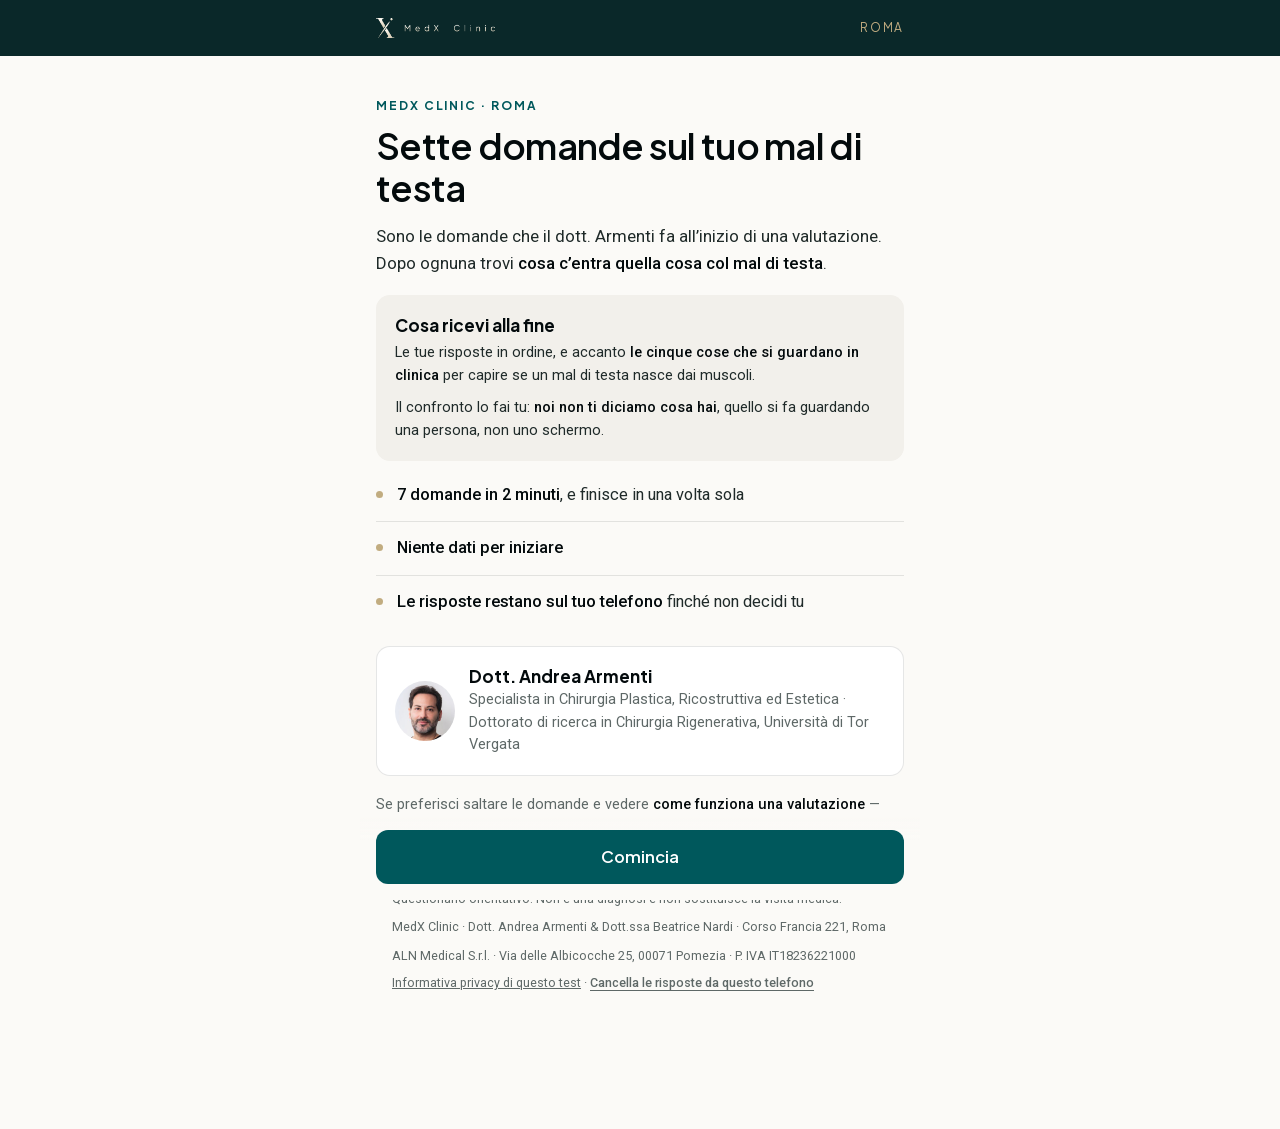
==== index.html @ 564df26d "Pubblica da medx-mal-di-testa@fc6ea08" ====
<!DOCTYPE html>
<html lang="it">
<head>
<meta charset="utf-8">
<meta name="viewport" content="width=device-width,initial-scale=1,viewport-fit=cover">
<title>Sette domande sul tuo mal di testa · MedX Clinic</title>
<meta name="description" content="Le sette domande che il dott. Armenti fa all'inizio di una valutazione. Due minuti, niente dati per iniziare.">
<meta name="robots" content="noindex, nofollow">
<meta name="theme-color" content="#0A2829">
<meta name="referrer" content="strict-origin">
<link rel="canonical" href="https://testa.medxclinic.it/">
<meta property="og:type" content="website">
<meta property="og:title" content="Sette domande sul tuo mal di testa">
<meta property="og:description" content="Le domande che si fanno all'inizio di una valutazione. Due minuti, niente dati per iniziare.">
<meta property="og:image" content="https://testa.medxclinic.it/assets/og.jpg">
<meta property="og:locale" content="it_IT">
<link rel="icon" href="assets/favicon.png" type="image/png">
<link rel="apple-touch-icon" href="assets/favicon.png">
<link rel="preload" href="assets/fonts/jakarta.woff2" as="font" type="font/woff2" crossorigin>
<link rel="preload" href="assets/fonts/roboto.woff2" as="font" type="font/woff2" crossorigin>
<link rel="stylesheet" href="app.css?v=e48f0b31">
</head>
<body>
<a class="salta" href="#corpo">Vai al contenuto</a>
<header class="testata">
  <div class="testata-in">
    <button class="indietro" id="indietro" type="button" aria-label="Torna indietro" hidden>
      <svg viewBox="0 0 24 24" width="22" height="22" aria-hidden="true"><path d="M15 5l-7 7 7 7" fill="none" stroke="currentColor" stroke-width="2" stroke-linecap="round" stroke-linejoin="round"/></svg>
    </button>
    <img class="logo" src="assets/logo-medx.png" alt="MedX Clinic" width="132" height="22">
    <span class="luogo">Roma</span>
  </div>
  <div class="avanz" id="avanz" hidden>
    <div class="avanz-eti"><span id="avanzSx"></span><span id="avanzDx"></span></div>
    <div class="barra" role="progressbar" aria-valuemin="0" aria-valuemax="7" id="barraBox"><i id="barra"></i></div>
  </div>
</header>

<main id="corpo" class="corpo" tabindex="-1"></main>
<div class="piede" id="piede"></div>

<noscript><div class="corpo"><h1>Sette domande sul tuo mal di testa</h1><p>Per fare le domande serve JavaScript attivo. Puoi chiamare la segreteria di MedX Clinic al 352 029 4880.</p></div></noscript>

<script src="config.js?v=e48f0b31"></script>
<script src="contenuti.js?v=e48f0b31"></script>
<script src="app.js?v=e48f0b31"></script>
</body>
</html>
---- app.css ----
/* MedX Clinic — colori e font veri del sito medxclinic.it (CSS Elementor) */
@font-face{font-family:"Plus Jakarta Sans";font-style:normal;font-weight:200 800;font-display:swap;src:url(assets/fonts/jakarta.woff2) format("woff2")}
@font-face{font-family:"Roboto";font-style:normal;font-weight:400 500;font-display:swap;src:url(assets/fonts/roboto.woff2) format("woff2")}
:root{
  --petrolio:#00585C; --petrolio-cupo:#0A2829; --nero:#030A0C; --oro:#C1AC80; --oro-cupo:#8E7B52;
  --crema:#F2F0EB; --carta:#FBFAF7; --testo:#1F2A29; --grigio:#5E6867; --riga:rgba(3,10,12,.10);
  --ambra-fondo:#FBF4E4; --ambra-riga:rgba(142,123,82,.35);
  --titoli:"Plus Jakarta Sans",-apple-system,BlinkMacSystemFont,"Segoe UI",sans-serif;
  --testi:"Roboto",-apple-system,BlinkMacSystemFont,"Segoe UI",sans-serif;
  --largo:560px; --r:14px;
}
*{box-sizing:border-box;margin:0;padding:0}
html{-webkit-text-size-adjust:100%;text-size-adjust:100%}
body{font-family:var(--testi);color:var(--testo);background:var(--carta);font-size:16.5px;line-height:1.6;
     min-height:100vh;min-height:100dvh;display:flex;flex-direction:column;-webkit-tap-highlight-color:transparent}
button,input{font:inherit;color:inherit}
a{color:var(--petrolio)}
b,strong{font-weight:500;color:var(--nero)}
.salta{position:absolute;left:-999px;top:0;background:#fff;padding:8px 12px;z-index:20}
.salta:focus{left:8px}
:focus-visible{outline:3px solid var(--oro);outline-offset:2px}

/* testata */
.testata{position:sticky;top:0;z-index:10;background:var(--petrolio-cupo);color:var(--crema);padding-top:env(safe-area-inset-top)}
.testata-in{max-width:var(--largo);margin:0 auto;height:56px;display:flex;align-items:center;gap:10px;padding:0 16px}
.logo{height:20px;width:auto;display:block}
.luogo{margin-left:auto;font-family:var(--titoli);font-size:12px;letter-spacing:.14em;text-transform:uppercase;color:var(--oro)}
.indietro{width:44px;height:44px;margin-left:-12px;border:0;background:none;color:var(--crema);display:flex;align-items:center;justify-content:center;border-radius:10px;cursor:pointer}
.indietro[hidden]{display:none}
.avanz{max-width:var(--largo);margin:0 auto;padding:0 16px 12px}
.avanz[hidden]{display:none}
.avanz-eti{display:flex;justify-content:space-between;font-size:13px;color:rgba(242,240,235,.8);margin-bottom:6px;font-family:var(--titoli)}
.barra{height:4px;background:rgba(242,240,235,.16);border-radius:3px;overflow:hidden}
.barra i{display:block;height:100%;width:0;background:var(--oro);border-radius:3px;transition:width .35s cubic-bezier(.4,0,.2,1)}

/* corpo e piede */
.corpo{flex:1;width:100%;max-width:var(--largo);margin:0 auto;padding:26px 16px 24px;outline:none}
.corpo.entra{animation:entra .28s cubic-bezier(.2,.7,.3,1)}
@keyframes entra{from{opacity:0;transform:translateY(6px)}to{opacity:1;transform:none}}
.piede{position:sticky;bottom:0;z-index:5;width:100%;max-width:var(--largo);margin:0 auto;
       padding:14px 16px calc(16px + env(safe-area-inset-bottom));
       background:linear-gradient(to top,var(--carta) 72%,rgba(251,250,247,0))}
.piede:empty{display:none}

/* tipografia */
.occhiello{font-family:var(--titoli);font-size:12px;font-weight:700;letter-spacing:.16em;text-transform:uppercase;color:var(--petrolio);margin-bottom:10px}
h1,h2,h3{font-family:var(--titoli);color:var(--nero);outline:none}
h1{font-size:30px;line-height:1.16;font-weight:600;letter-spacing:-.02em}
h2{font-size:24px;line-height:1.24;font-weight:600;letter-spacing:-.01em}
h3{font-size:17px;line-height:1.3;font-weight:700}
p+p{margin-top:10px}
.lead{margin-top:14px;font-size:17px}
.piccolo{font-size:14.5px;line-height:1.55}
.grigio{color:var(--grigio)}
.sotto{margin-top:8px;color:var(--grigio);font-size:15px}

/* bottoni */
.btn{display:flex;align-items:center;justify-content:center;gap:8px;width:100%;min-height:54px;border:0;padding:14px 18px;
     background:var(--petrolio);color:#fff;border-radius:12px;font-family:var(--titoli);font-size:16.5px;font-weight:600;cursor:pointer;
     text-decoration:none;transition:background .15s,transform .1s}
.btn:active{transform:scale(.99)}
.btn:hover{background:#004a4d}
.btn:disabled{background:#BFC7C6;cursor:default;transform:none}
.btn.vuoto{background:transparent;color:var(--petrolio);border:1.5px solid rgba(0,88,92,.35)}
.btn.vuoto:hover{background:rgba(0,88,92,.05)}
.btn.oro{background:var(--oro);color:var(--nero)}
.btn+.btn{margin-top:10px}
.sotto-btn{text-align:center;font-size:13px;color:var(--grigio);margin-top:10px;line-height:1.45}
.link{background:none;border:0;padding:6px 0;color:var(--petrolio);font-weight:500;cursor:pointer;text-decoration:underline;text-underline-offset:3px;font-size:15px;min-height:44px}

/* riquadri */
.box{border:1px solid var(--riga);border-radius:var(--r);padding:18px;margin-top:18px;background:#fff}
.box.crema{background:var(--crema);border-color:transparent}
.box.ambra{background:var(--ambra-fondo);border-color:var(--ambra-riga)}
.box.cupo{background:var(--petrolio-cupo);border-color:transparent;color:var(--crema)}
.box.cupo h3,.box.cupo b{color:#fff}
.box h3+p{margin-top:6px}

/* elenchi */
.punti{margin-top:8px;list-style:none}
.punti li{display:flex;gap:14px;align-items:flex-start;padding:13px 0;border-bottom:1px solid var(--riga)}
.punti li:last-child{border-bottom:0}
.punti .pt{width:7px;height:7px;border-radius:50%;background:var(--oro);margin-top:9px;flex-shrink:0}
.punti .tx{flex:1}
.punti .tx .lab+b{display:block}
.punti .tx .sec{display:block;font-size:14.5px;color:var(--grigio);margin-top:2px}
.punti .tx .lab{display:block;font-size:12.5px;letter-spacing:.06em;text-transform:uppercase;color:var(--grigio);font-family:var(--titoli);font-weight:600}
.num{counter-reset:n}
.num li .pt{width:26px;height:26px;margin-top:0;background:var(--crema);color:var(--petrolio);font-family:var(--titoli);font-weight:700;font-size:13px;display:flex;align-items:center;justify-content:center}

/* dottore */
.medico{display:flex;gap:14px;align-items:center}
.medico img{width:60px;height:60px;border-radius:50%;object-fit:cover;flex-shrink:0;background:var(--crema)}

/* opzioni */
.opzioni{margin-top:18px;display:grid;gap:10px}
.opz{display:flex;align-items:center;gap:14px;min-height:56px;padding:14px 16px;border:1.5px solid rgba(3,10,12,.14);border-radius:12px;
     background:#fff;text-align:left;width:100%;cursor:pointer;font-size:16.5px;line-height:1.35;transition:border-color .15s,background .15s}
.opz:hover{border-color:rgba(0,88,92,.45)}
.opz .cx{width:22px;height:22px;border-radius:50%;border:1.8px solid rgba(3,10,12,.28);flex-shrink:0;transition:all .15s}
.opz.multi .cx{border-radius:6px}
.opz[aria-checked="true"]{border-color:var(--petrolio);background:rgba(0,88,92,.06)}
.opz[aria-checked="true"] .cx{border-color:var(--petrolio);background:var(--petrolio);box-shadow:inset 0 0 0 4px #fff}
.opz.multi[aria-checked="true"] .cx{box-shadow:none;background:var(--petrolio) url("data:image/svg+xml,%3Csvg xmlns='http://www.w3.org/2000/svg' viewBox='0 0 24 24'%3E%3Cpath d='M5 12.5l4.5 4.5L19 7.5' fill='none' stroke='white' stroke-width='3' stroke-linecap='round' stroke-linejoin='round'/%3E%3C/svg%3E") center/16px no-repeat}

/* scheda dopo la risposta */
.scheda{border:1px solid rgba(0,88,92,.25);background:rgba(0,88,92,.045);border-radius:var(--r);padding:18px;margin-top:16px;animation:entra .3s cubic-bezier(.2,.7,.3,1)}
.scheda .occhiello{margin-bottom:6px}
.scheda h3{color:var(--petrolio)}
.scheda p{margin-top:6px;font-size:15.5px}
.scheda+.scheda{margin-top:10px}
.altre{margin-top:14px;scroll-margin-bottom:104px}
.altre-box{margin-top:6px;border-top:1px solid rgba(0,88,92,.18);padding-top:12px}
.altre-box[hidden]{display:none}
.altre-box .voce+.voce{margin-top:14px}
.altre-box h3{font-size:15px;color:var(--nero)}
.altre-box p{font-size:14.5px;color:#46504F;margin-top:3px}

/* buco: dato che manca davvero */
.buco{display:inline-block;margin-top:4px;padding:5px 10px;border:1px dashed var(--ambra-riga);border-radius:8px;background:var(--ambra-fondo);color:#6E5B2E;font-size:14px}

/* moduli */
.porta{border:1px solid var(--riga);border-radius:var(--r);padding:18px;margin-top:14px;background:#fff}
.porta.prima{border-color:rgba(0,88,92,.3);background:rgba(0,88,92,.04)}
.porta h3{font-size:18px}
.porta p{margin-top:6px}
.porta .btn{margin-top:14px}
.campo{margin-top:12px}
.campo label{display:block;font-size:14px;font-weight:500;margin-bottom:5px;color:var(--nero)}
.campo input{width:100%;min-height:52px;padding:12px 14px;border:1.5px solid rgba(3,10,12,.18);border-radius:10px;background:#fff;font-size:16.5px}
.campo input:focus{border-color:var(--petrolio);outline:none;box-shadow:0 0 0 3px rgba(0,88,92,.15)}
.campo input[aria-invalid="true"]{border-color:#9B3B2E}
.errore{color:#9B3B2E;font-size:14px;margin-top:5px}
.errore:empty{display:none}
.spunta{display:flex;gap:12px;align-items:flex-start;margin-top:14px;font-size:14.5px;line-height:1.5;cursor:pointer}
.spunta input{width:22px;height:22px;margin-top:1px;flex-shrink:0;accent-color:var(--petrolio)}
.nota-dati{margin-top:12px;font-size:13.5px;color:var(--grigio)}
.avviso{margin-top:14px;padding:14px;border-radius:10px;background:#FBEEEA;border:1px solid rgba(155,59,46,.3);font-size:15px}
.avviso[hidden]{display:none}

/* calendario */
.calendly{margin-top:16px;min-height:640px;border-radius:var(--r);overflow:hidden;border:1px solid var(--riga);background:#fff}
.calendly-attesa{padding:40px 16px;text-align:center;color:var(--grigio)}

/* piè di pagina */
.firma{max-width:var(--largo);margin:0 auto;width:100%;padding:8px 16px 28px;font-size:12.5px;color:var(--grigio);line-height:1.55}
.firma a{color:var(--grigio)}
.firma .fine{border-top:1px solid var(--riga);padding-top:14px;margin-top:6px}

@media (min-width:700px){
  h1{font-size:36px}
  .corpo{padding-top:40px}
}

/* stampa: esce solo il riepilogo col criterio */
.solo-stampa{display:none}
@media print{
  .testata,.piede,.firma,.no-stampa,.salta{display:none!important}
  body{background:#fff;font-size:12pt}
  .corpo{max-width:none;padding:0}
  .solo-stampa{display:block}
  .box,.punti li{break-inside:avoid}
}
@media (prefers-reduced-motion:reduce){*{animation:none!important;transition:none!important}}
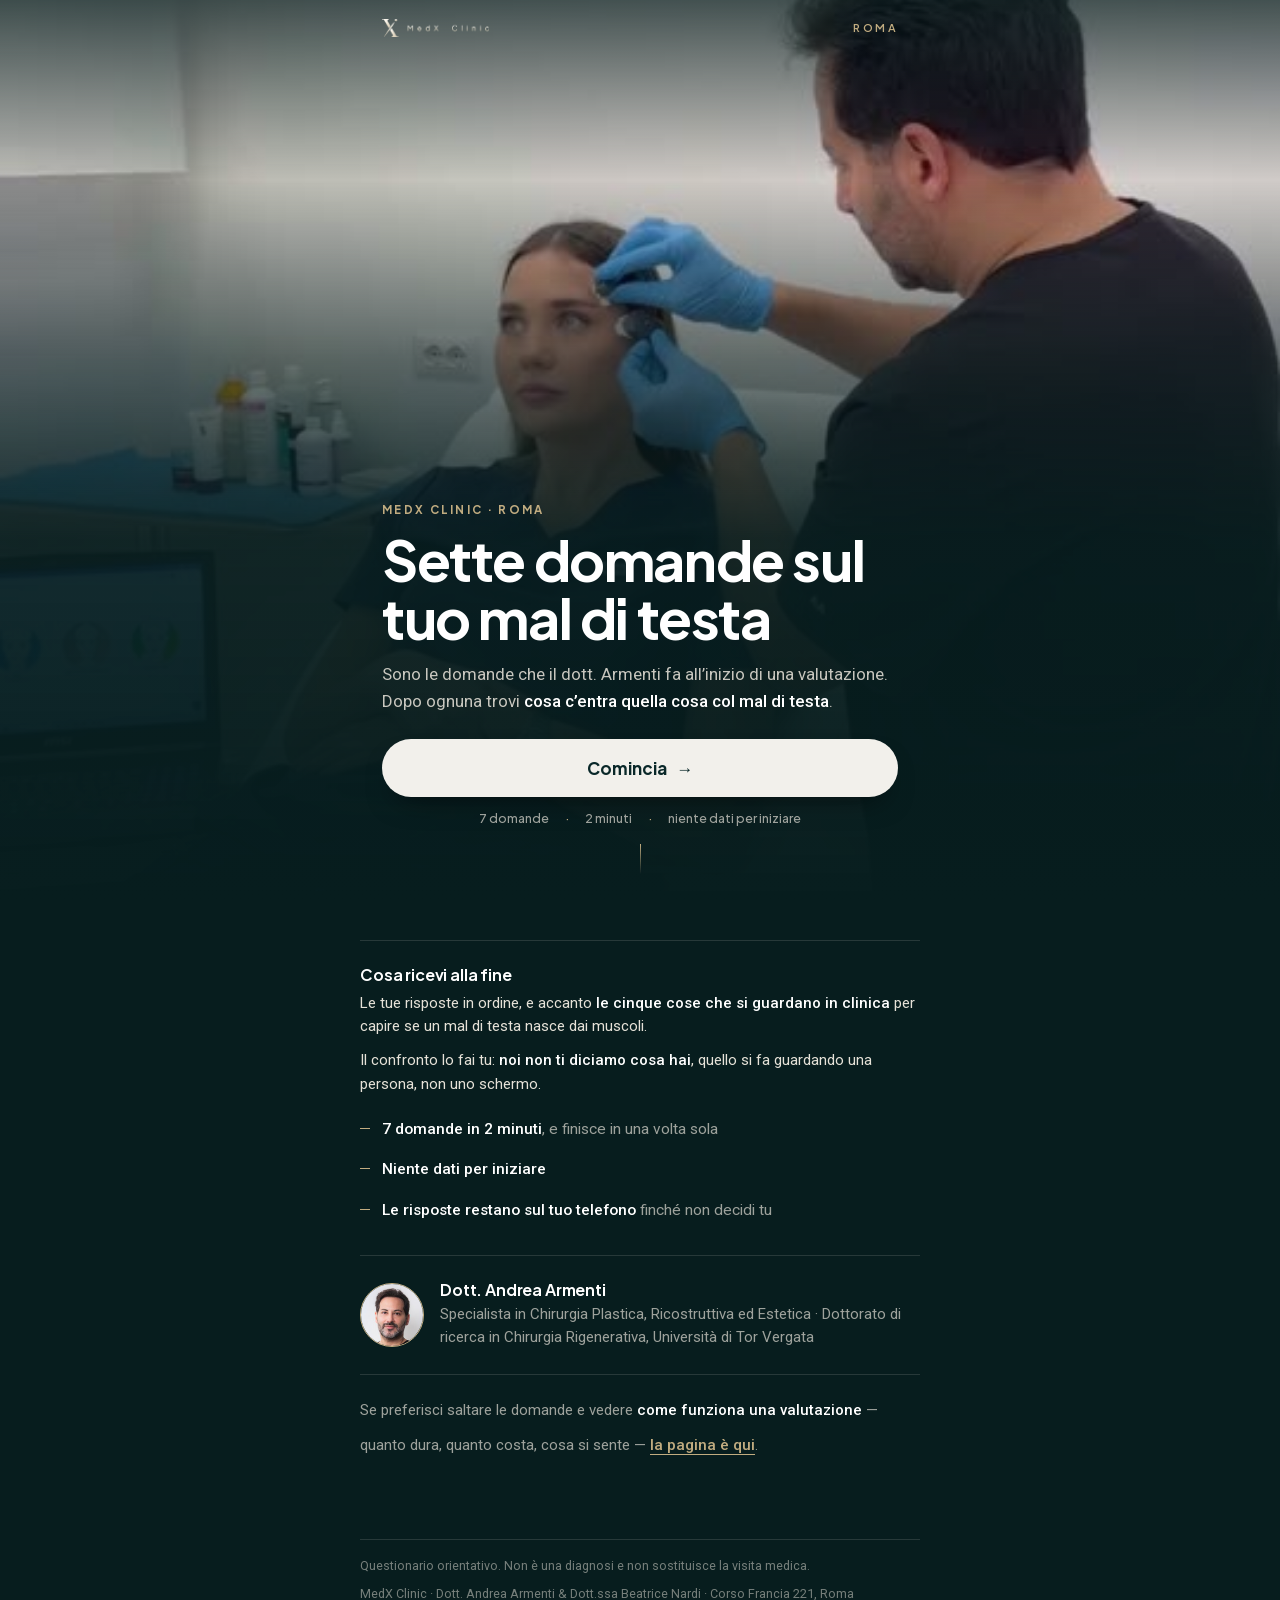
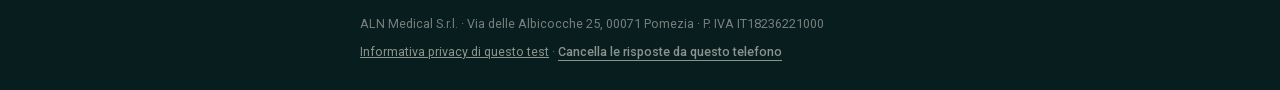
==== commit 8978e9fb: "Pubblica da medx-mal-di-testa@a25e90e" ====
--- a/index.html
+++ b/index.html
@@ -6,33 +6,34 @@
 <title>Sette domande sul tuo mal di testa · MedX Clinic</title>
 <meta name="description" content="Le sette domande che il dott. Armenti fa all'inizio di una valutazione. Due minuti, niente dati per iniziare.">
 <meta name="robots" content="noindex, nofollow">
-<meta name="theme-color" content="#0A2829">
+<meta name="theme-color" content="#071D1E">
 <meta name="referrer" content="strict-origin">
-<link rel="canonical" href="https://testa.medxclinic.it/">
 <meta property="og:type" content="website">
 <meta property="og:title" content="Sette domande sul tuo mal di testa">
 <meta property="og:description" content="Le domande che si fanno all'inizio di una valutazione. Due minuti, niente dati per iniziare.">
 <meta property="og:image" content="https://testa.medxclinic.it/assets/og.jpg">
 <meta property="og:locale" content="it_IT">
+<link rel="canonical" href="https://testa.medxclinic.it/">
 <link rel="icon" href="assets/favicon.png" type="image/png">
 <link rel="apple-touch-icon" href="assets/favicon.png">
 <link rel="preload" href="assets/fonts/jakarta.woff2" as="font" type="font/woff2" crossorigin>
 <link rel="preload" href="assets/fonts/roboto.woff2" as="font" type="font/woff2" crossorigin>
-<link rel="stylesheet" href="app.css?v=e48f0b31">
+<link rel="preload" href="img/sensori.jpg" as="image">
+<link rel="stylesheet" href="app.css?v=1546aaa4">
 </head>
-<body>
+<body data-passo="apertura">
 <a class="salta" href="#corpo">Vai al contenuto</a>
 <header class="testata">
   <div class="testata-in">
     <button class="indietro" id="indietro" type="button" aria-label="Torna indietro" hidden>
-      <svg viewBox="0 0 24 24" width="22" height="22" aria-hidden="true"><path d="M15 5l-7 7 7 7" fill="none" stroke="currentColor" stroke-width="2" stroke-linecap="round" stroke-linejoin="round"/></svg>
+      <svg viewBox="0 0 24 24" width="22" height="22" aria-hidden="true"><path d="M15 5l-7 7 7 7" fill="none" stroke="currentColor" stroke-width="1.8" stroke-linecap="round" stroke-linejoin="round"/></svg>
     </button>
-    <img class="logo" src="assets/logo-medx.png" alt="MedX Clinic" width="132" height="22">
-    <span class="luogo">Roma</span>
+    <img class="logo" src="assets/logo-medx.png" alt="MedX Clinic" width="120" height="20">
+    <span class="luogo" id="luogo">Roma</span>
   </div>
   <div class="avanz" id="avanz" hidden>
+    <div class="barra" role="progressbar" aria-valuemin="0" aria-valuemax="7" id="barraBox"><i id="barra"></i></div>
     <div class="avanz-eti"><span id="avanzSx"></span><span id="avanzDx"></span></div>
-    <div class="barra" role="progressbar" aria-valuemin="0" aria-valuemax="7" id="barraBox"><i id="barra"></i></div>
   </div>
 </header>
 
@@ -41,8 +42,8 @@
 
 <noscript><div class="corpo"><h1>Sette domande sul tuo mal di testa</h1><p>Per fare le domande serve JavaScript attivo. Puoi chiamare la segreteria di MedX Clinic al 352 029 4880.</p></div></noscript>
 
-<script src="config.js?v=e48f0b31"></script>
-<script src="contenuti.js?v=e48f0b31"></script>
-<script src="app.js?v=e48f0b31"></script>
+<script src="config.js?v=1546aaa4"></script>
+<script src="contenuti.js?v=1546aaa4"></script>
+<script src="app.js?v=1546aaa4"></script>
 </body>
 </html>
--- a/app.css
+++ b/app.css
@@ -1,164 +1,282 @@
-/* MedX Clinic — colori e font veri del sito medxclinic.it (CSS Elementor) */
+/* MedX Clinic — test del mal di testa, stile «Cinema» (scelto da Marco il 1 ottobre).
+ * Scuro petrolio, video veri della clinica, titoli grandi, risposte come vetro.
+ * Oro solo come dettaglio; crema per i bottoni principali e per il riepilogo. */
 @font-face{font-family:"Plus Jakarta Sans";font-style:normal;font-weight:200 800;font-display:swap;src:url(assets/fonts/jakarta.woff2) format("woff2")}
 @font-face{font-family:"Roboto";font-style:normal;font-weight:400 500;font-display:swap;src:url(assets/fonts/roboto.woff2) format("woff2")}
+@font-face{font-family:"Bodoni Moda";font-style:normal;font-weight:400 700;font-display:swap;src:url(assets/fonts/bodoni.woff2) format("woff2")}
 :root{
-  --petrolio:#00585C; --petrolio-cupo:#0A2829; --nero:#030A0C; --oro:#C1AC80; --oro-cupo:#8E7B52;
-  --crema:#F2F0EB; --carta:#FBFAF7; --testo:#1F2A29; --grigio:#5E6867; --riga:rgba(3,10,12,.10);
-  --ambra-fondo:#FBF4E4; --ambra-riga:rgba(142,123,82,.35);
-  --titoli:"Plus Jakarta Sans",-apple-system,BlinkMacSystemFont,"Segoe UI",sans-serif;
-  --testi:"Roboto",-apple-system,BlinkMacSystemFont,"Segoe UI",sans-serif;
-  --largo:560px; --r:14px;
+  --fondo:#071D1E; --cupo:#0A2829; --pet:#00585C; --oro:#C1AC80; --crema:#F2F0EB;
+  --testo:#E6E2D8; --tenue:rgba(230,226,216,.68); --riga:rgba(230,226,216,.14); --vetro:rgba(255,255,255,.05);
+  --ambra-fondo:rgba(193,172,128,.12); --ambra-riga:rgba(193,172,128,.45);
+  --h:"Plus Jakarta Sans",-apple-system,BlinkMacSystemFont,"Segoe UI",sans-serif;
+  --b:"Roboto",-apple-system,BlinkMacSystemFont,"Segoe UI",sans-serif;
+  --serif:"Bodoni Moda",Georgia,serif;
+  --largo:560px; --g:22px; --entra:cubic-bezier(.2,.7,.3,1);
 }
 *{box-sizing:border-box;margin:0;padding:0}
-html{-webkit-text-size-adjust:100%;text-size-adjust:100%}
-body{font-family:var(--testi);color:var(--testo);background:var(--carta);font-size:16.5px;line-height:1.6;
-     min-height:100vh;min-height:100dvh;display:flex;flex-direction:column;-webkit-tap-highlight-color:transparent}
+html{-webkit-text-size-adjust:100%;text-size-adjust:100%;background:var(--fondo)}
+body{font-family:var(--b);color:var(--testo);background:var(--fondo);font-size:17px;line-height:1.6;
+     min-height:100vh;min-height:100dvh;display:flex;flex-direction:column;-webkit-tap-highlight-color:transparent;overflow-x:hidden}
 button,input{font:inherit;color:inherit}
-a{color:var(--petrolio)}
-b,strong{font-weight:500;color:var(--nero)}
-.salta{position:absolute;left:-999px;top:0;background:#fff;padding:8px 12px;z-index:20}
+a{color:var(--oro)}
+b,strong{font-weight:500;color:#fff}
+.salta{position:absolute;left:-999px;top:0;background:#fff;color:#000;padding:8px 12px;z-index:20}
 .salta:focus{left:8px}
-:focus-visible{outline:3px solid var(--oro);outline-offset:2px}
+:focus-visible{outline:2px solid var(--oro);outline-offset:3px}
 
 /* testata */
-.testata{position:sticky;top:0;z-index:10;background:var(--petrolio-cupo);color:var(--crema);padding-top:env(safe-area-inset-top)}
-.testata-in{max-width:var(--largo);margin:0 auto;height:56px;display:flex;align-items:center;gap:10px;padding:0 16px}
-.logo{height:20px;width:auto;display:block}
-.luogo{margin-left:auto;font-family:var(--titoli);font-size:12px;letter-spacing:.14em;text-transform:uppercase;color:var(--oro)}
-.indietro{width:44px;height:44px;margin-left:-12px;border:0;background:none;color:var(--crema);display:flex;align-items:center;justify-content:center;border-radius:10px;cursor:pointer}
+.testata{position:sticky;top:0;z-index:10;background:rgba(7,29,30,.92);-webkit-backdrop-filter:blur(12px);backdrop-filter:blur(12px);padding-top:env(safe-area-inset-top)}
+body[data-passo="apertura"] .testata{position:absolute;left:0;right:0;background:transparent;-webkit-backdrop-filter:none;backdrop-filter:none}
+.testata-in{max-width:var(--largo);margin:0 auto;height:56px;display:flex;align-items:center;gap:8px;padding:0 var(--g)}
+.logo{height:18px;width:auto;display:block}
+.luogo{margin-left:auto;font-family:var(--h);font-size:11px;font-weight:600;letter-spacing:.22em;text-transform:uppercase;color:var(--oro)}
+.indietro{width:44px;height:44px;margin-left:-14px;border:0;background:none;color:var(--testo);display:flex;align-items:center;justify-content:center;border-radius:10px;cursor:pointer}
 .indietro[hidden]{display:none}
-.avanz{max-width:var(--largo);margin:0 auto;padding:0 16px 12px}
+.avanz{max-width:var(--largo);margin:0 auto;padding:0 var(--g) 12px}
 .avanz[hidden]{display:none}
-.avanz-eti{display:flex;justify-content:space-between;font-size:13px;color:rgba(242,240,235,.8);margin-bottom:6px;font-family:var(--titoli)}
-.barra{height:4px;background:rgba(242,240,235,.16);border-radius:3px;overflow:hidden}
-.barra i{display:block;height:100%;width:0;background:var(--oro);border-radius:3px;transition:width .35s cubic-bezier(.4,0,.2,1)}
+.barra{height:2px;background:var(--riga);overflow:hidden;border-radius:2px}
+.barra i{display:block;height:100%;width:0;background:var(--oro);transition:width .45s var(--entra)}
+.avanz-eti{display:flex;justify-content:space-between;font:500 12.5px/1 var(--h);color:var(--tenue);margin-top:8px;letter-spacing:.02em}
 
 /* corpo e piede */
-.corpo{flex:1;width:100%;max-width:var(--largo);margin:0 auto;padding:26px 16px 24px;outline:none}
-.corpo.entra{animation:entra .28s cubic-bezier(.2,.7,.3,1)}
-@keyframes entra{from{opacity:0;transform:translateY(6px)}to{opacity:1;transform:none}}
+.corpo{flex:1;width:100%;max-width:var(--largo);margin:0 auto;padding:30px var(--g) 28px;outline:none}
+.corpo.entra{animation:entra .3s var(--entra)}
+@keyframes entra{from{opacity:0;transform:translateY(10px)}to{opacity:1;transform:none}}
 .piede{position:sticky;bottom:0;z-index:5;width:100%;max-width:var(--largo);margin:0 auto;
-       padding:14px 16px calc(16px + env(safe-area-inset-bottom));
-       background:linear-gradient(to top,var(--carta) 72%,rgba(251,250,247,0))}
+       padding:18px var(--g) calc(16px + env(safe-area-inset-bottom));
+       background:linear-gradient(to top,var(--fondo) 68%,rgba(7,29,30,0))}
 .piede:empty{display:none}
 
 /* tipografia */
-.occhiello{font-family:var(--titoli);font-size:12px;font-weight:700;letter-spacing:.16em;text-transform:uppercase;color:var(--petrolio);margin-bottom:10px}
-h1,h2,h3{font-family:var(--titoli);color:var(--nero);outline:none}
-h1{font-size:30px;line-height:1.16;font-weight:600;letter-spacing:-.02em}
-h2{font-size:24px;line-height:1.24;font-weight:600;letter-spacing:-.01em}
-h3{font-size:17px;line-height:1.3;font-weight:700}
+.occhiello{font:700 11.5px/1.2 var(--h);letter-spacing:.2em;text-transform:uppercase;color:var(--oro);margin-bottom:14px}
+h1,h2,h3{font-family:var(--h);color:#fff;outline:none;letter-spacing:-.025em}
+h1{font-size:44px;line-height:1.03;font-weight:700}
+h2{font-size:29px;line-height:1.1;font-weight:700}
+h3{font-size:18px;line-height:1.3;font-weight:650;letter-spacing:-.01em}
 p+p{margin-top:10px}
-.lead{margin-top:14px;font-size:17px}
-.piccolo{font-size:14.5px;line-height:1.55}
-.grigio{color:var(--grigio)}
-.sotto{margin-top:8px;color:var(--grigio);font-size:15px}
+.lead{margin-top:14px;font-size:17px;color:rgba(230,226,216,.86)}
+.piccolo{font-size:15px;line-height:1.58}
+.grigio{color:var(--tenue)}
+.sotto{margin-top:8px;color:var(--tenue);font-size:15.5px}
 
 /* bottoni */
-.btn{display:flex;align-items:center;justify-content:center;gap:8px;width:100%;min-height:54px;border:0;padding:14px 18px;
-     background:var(--petrolio);color:#fff;border-radius:12px;font-family:var(--titoli);font-size:16.5px;font-weight:600;cursor:pointer;
-     text-decoration:none;transition:background .15s,transform .1s}
-.btn:active{transform:scale(.99)}
-.btn:hover{background:#004a4d}
-.btn:disabled{background:#BFC7C6;cursor:default;transform:none}
-.btn.vuoto{background:transparent;color:var(--petrolio);border:1.5px solid rgba(0,88,92,.35)}
-.btn.vuoto:hover{background:rgba(0,88,92,.05)}
-.btn.oro{background:var(--oro);color:var(--nero)}
+.btn{display:flex;align-items:center;justify-content:center;gap:10px;width:100%;min-height:58px;border:0;padding:14px 22px;
+     background:var(--crema);color:var(--cupo);border-radius:999px;font:700 17px/1 var(--h);cursor:pointer;text-decoration:none;
+     transition:background .18s,transform .1s,opacity .2s;box-shadow:0 14px 30px -16px rgba(0,0,0,.7)}
+.btn:active{transform:scale(.985)}
+.btn:hover{background:#fff}
+.btn:disabled{background:rgba(242,240,235,.16);color:rgba(242,240,235,.45);box-shadow:none;cursor:default;transform:none}
+.btn .freccia{transition:transform .2s}
+.btn:not(:disabled):hover .freccia{transform:translateX(4px)}
+.btn.vuoto{background:transparent;color:#fff;border:1px solid rgba(242,240,235,.35);box-shadow:none}
+.btn.vuoto:hover{border-color:#fff;background:rgba(255,255,255,.04)}
 .btn+.btn{margin-top:10px}
-.sotto-btn{text-align:center;font-size:13px;color:var(--grigio);margin-top:10px;line-height:1.45}
-.link{background:none;border:0;padding:6px 0;color:var(--petrolio);font-weight:500;cursor:pointer;text-decoration:underline;text-underline-offset:3px;font-size:15px;min-height:44px}
-
-/* riquadri */
-.box{border:1px solid var(--riga);border-radius:var(--r);padding:18px;margin-top:18px;background:#fff}
-.box.crema{background:var(--crema);border-color:transparent}
-.box.ambra{background:var(--ambra-fondo);border-color:var(--ambra-riga)}
-.box.cupo{background:var(--petrolio-cupo);border-color:transparent;color:var(--crema)}
-.box.cupo h3,.box.cupo b{color:#fff}
-.box h3+p{margin-top:6px}
-
-/* elenchi */
-.punti{margin-top:8px;list-style:none}
-.punti li{display:flex;gap:14px;align-items:flex-start;padding:13px 0;border-bottom:1px solid var(--riga)}
-.punti li:last-child{border-bottom:0}
-.punti .pt{width:7px;height:7px;border-radius:50%;background:var(--oro);margin-top:9px;flex-shrink:0}
-.punti .tx{flex:1}
-.punti .tx .lab+b{display:block}
-.punti .tx .sec{display:block;font-size:14.5px;color:var(--grigio);margin-top:2px}
-.punti .tx .lab{display:block;font-size:12.5px;letter-spacing:.06em;text-transform:uppercase;color:var(--grigio);font-family:var(--titoli);font-weight:600}
-.num{counter-reset:n}
-.num li .pt{width:26px;height:26px;margin-top:0;background:var(--crema);color:var(--petrolio);font-family:var(--titoli);font-weight:700;font-size:13px;display:flex;align-items:center;justify-content:center}
-
-/* dottore */
-.medico{display:flex;gap:14px;align-items:center}
-.medico img{width:60px;height:60px;border-radius:50%;object-fit:cover;flex-shrink:0;background:var(--crema)}
-
-/* opzioni */
-.opzioni{margin-top:18px;display:grid;gap:10px}
-.opz{display:flex;align-items:center;gap:14px;min-height:56px;padding:14px 16px;border:1.5px solid rgba(3,10,12,.14);border-radius:12px;
-     background:#fff;text-align:left;width:100%;cursor:pointer;font-size:16.5px;line-height:1.35;transition:border-color .15s,background .15s}
-.opz:hover{border-color:rgba(0,88,92,.45)}
-.opz .cx{width:22px;height:22px;border-radius:50%;border:1.8px solid rgba(3,10,12,.28);flex-shrink:0;transition:all .15s}
+.sotto-btn{text-align:center;font:500 12.5px/1.45 var(--h);color:var(--tenue);margin-top:10px}
+.link{background:none;border:0;padding:6px 0;color:var(--oro);font-weight:500;cursor:pointer;text-decoration:underline;text-decoration-thickness:1px;text-underline-offset:4px;font-size:15.5px;min-height:44px}
+
+/* ---------- apertura: il video della clinica a tutto schermo ---------- */
+body[data-passo="apertura"] .corpo{padding-top:0;max-width:none}
+.eroe{position:relative;margin:0 calc(-1 * var(--g));min-height:100vh;min-height:100svh;display:flex;align-items:flex-end;overflow:hidden;background:#0d2526}
+.eroe video{position:absolute;inset:0;width:100%;height:100%;object-fit:cover;transform:scale(1.06);animation:dentro 9s ease-out forwards}
+@keyframes dentro{to{transform:scale(1)}}
+.eroe .velo{position:absolute;inset:0;background:linear-gradient(180deg,rgba(7,29,30,.7) 0%,rgba(7,29,30,0) 20%,rgba(7,29,30,.55) 40%,rgba(7,29,30,.92) 60%,var(--fondo) 100%)}
+.eroe-in{position:relative;z-index:2;width:100%;max-width:var(--largo);margin:0 auto;padding:0 var(--g) calc(26px + env(safe-area-inset-bottom))}
+.eroe .btn{margin-top:24px}
+.quanto{display:flex;justify-content:center;flex-wrap:wrap;gap:4px 16px;margin-top:14px;font:500 12.5px/1.2 var(--h);color:var(--tenue)}
+.quanto span+span::before{content:"·";margin-right:16px;color:var(--oro)}
+.giu{display:block;width:1px;height:30px;margin:18px auto 0;background:linear-gradient(var(--oro),transparent);animation:giu 2.2s ease-in-out infinite;transform-origin:top}
+@keyframes giu{0%,100%{transform:scaleY(.35)}50%{transform:scaleY(1)}}
+.dopo-piega{max-width:var(--largo);margin:40px auto 0}
+.dopo-piega .blocco{padding:24px 0;border-top:1px solid var(--riga)}
+.dopo-piega h3{font-size:16px}
+.medico{display:flex;gap:16px;align-items:center}
+.medico img{width:64px;height:64px;border-radius:50%;object-fit:cover;flex-shrink:0;border:1.5px solid var(--oro)}
+.elenco{list-style:none;margin-top:12px}
+.elenco li{position:relative;padding:8px 0 8px 22px;font-size:15.5px;color:var(--tenue)}
+.elenco li::before{content:"";position:absolute;left:0;top:19px;width:10px;height:1px;background:var(--oro)}
+body[data-passo="apertura"] .firma{max-width:var(--largo);margin-left:auto;margin-right:auto}
+
+/* ---------- perimetro ---------- */
+.croce{width:38px;height:38px;border:1px solid var(--ambra-riga);border-radius:50%;display:flex;align-items:center;justify-content:center;margin-bottom:22px;color:var(--oro)}
+.perimetro{list-style:none;margin-top:22px}
+.perimetro li{padding:16px 0;border-top:1px solid var(--riga);font-size:17px;line-height:1.45;color:var(--testo)}
+.perimetro li:last-child{border-bottom:1px solid var(--riga)}
+.nota-ambra{margin-top:24px;padding:16px 18px;border-radius:14px;background:var(--ambra-fondo);border:1px solid var(--ambra-riga);font-size:15.5px}
+
+/* ---------- domande: risposte come vetro ---------- */
+.domanda h2{font-size:30px}
+.opzioni{margin-top:22px;display:grid;gap:10px}
+.opz{position:relative;display:flex;align-items:center;gap:14px;min-height:60px;padding:16px 18px;border:1px solid var(--riga);border-radius:16px;background:var(--vetro);
+     -webkit-backdrop-filter:blur(10px);backdrop-filter:blur(10px);text-align:left;width:100%;cursor:pointer;font:500 17px/1.35 var(--b);color:#fff;transition:border-color .18s,background .18s,transform .1s}
+.opz:active{transform:scale(.99)}
+.opz span:last-child{flex:1}
+.opz .cx{order:2;width:22px;height:22px;border-radius:50%;border:1.5px solid rgba(242,240,235,.4);flex-shrink:0;transition:all .18s;position:relative}
 .opz.multi .cx{border-radius:6px}
-.opz[aria-checked="true"]{border-color:var(--petrolio);background:rgba(0,88,92,.06)}
-.opz[aria-checked="true"] .cx{border-color:var(--petrolio);background:var(--petrolio);box-shadow:inset 0 0 0 4px #fff}
-.opz.multi[aria-checked="true"] .cx{box-shadow:none;background:var(--petrolio) url("data:image/svg+xml,%3Csvg xmlns='http://www.w3.org/2000/svg' viewBox='0 0 24 24'%3E%3Cpath d='M5 12.5l4.5 4.5L19 7.5' fill='none' stroke='white' stroke-width='3' stroke-linecap='round' stroke-linejoin='round'/%3E%3C/svg%3E") center/16px no-repeat}
-
-/* scheda dopo la risposta */
-.scheda{border:1px solid rgba(0,88,92,.25);background:rgba(0,88,92,.045);border-radius:var(--r);padding:18px;margin-top:16px;animation:entra .3s cubic-bezier(.2,.7,.3,1)}
-.scheda .occhiello{margin-bottom:6px}
-.scheda h3{color:var(--petrolio)}
-.scheda p{margin-top:6px;font-size:15.5px}
-.scheda+.scheda{margin-top:10px}
-.altre{margin-top:14px;scroll-margin-bottom:104px}
-.altre-box{margin-top:6px;border-top:1px solid rgba(0,88,92,.18);padding-top:12px}
-.altre-box[hidden]{display:none}
-.altre-box .voce+.voce{margin-top:14px}
-.altre-box h3{font-size:15px;color:var(--nero)}
-.altre-box p{font-size:14.5px;color:#46504F;margin-top:3px}
-
-/* buco: dato che manca davvero */
-.buco{display:inline-block;margin-top:4px;padding:5px 10px;border:1px dashed var(--ambra-riga);border-radius:8px;background:var(--ambra-fondo);color:#6E5B2E;font-size:14px}
+.opz:hover{border-color:rgba(193,172,128,.6)}
+.opz[aria-checked="true"]{border-color:var(--oro);background:rgba(193,172,128,.14)}
+.opz[aria-checked="true"] .cx{border-color:var(--oro);background:var(--oro);box-shadow:inset 0 0 0 4px var(--fondo)}
+.opz.multi[aria-checked="true"] .cx{box-shadow:none;background:var(--oro) url("data:image/svg+xml,%3Csvg xmlns='http://www.w3.org/2000/svg' viewBox='0 0 24 24'%3E%3Cpath d='M6 12.5l4 4L18 8' fill='none' stroke='%230A2829' stroke-width='2.8' stroke-linecap='round' stroke-linejoin='round'/%3E%3C/svg%3E") center/15px no-repeat}
+
+/* domanda 2: la testa da toccare */
+.testa-tocca{position:relative;margin:20px calc(-1 * var(--g)) 0;background:#F4EFE4;aspect-ratio:700/806;max-height:62vh;overflow:hidden}
+.testa-tocca img,.testa-tocca svg{position:absolute;inset:0;width:100%;height:100%}
+.testa-tocca img{object-fit:contain;mix-blend-mode:multiply}
+.testa-tocca .zona{cursor:pointer}
+.testa-tocca .alone{fill:#2FB3A8;opacity:0;transition:opacity .3s}
+.testa-tocca .punto{fill:#fff;stroke:var(--pet);stroke-width:5;transition:all .25s}
+.testa-tocca .onda{fill:none;stroke:var(--pet);stroke-width:3;transform-box:fill-box;transform-origin:center;animation:onda 2.2s ease-out infinite}
+@keyframes onda{from{transform:scale(.6);opacity:.7}to{transform:scale(2.3);opacity:0}}
+.testa-tocca text{font:700 24px/1 var(--h);fill:#0A2829;letter-spacing:.04em;paint-order:stroke;stroke:#F4EFE4;stroke-width:8px}
+.testa-tocca .zona[data-on="true"] .alone{opacity:.42}
+.testa-tocca .zona[data-on="true"] .punto{fill:var(--pet);stroke:#fff}
+.testa-tocca .zona[data-on="true"] .onda{display:none}
+.testa-tocca figcaption{position:absolute;left:0;right:0;bottom:10px;text-align:center;font:600 11px/1 var(--h);letter-spacing:.14em;text-transform:uppercase;color:rgba(10,40,41,.6)}
+
+/* scheda */
+.scheda{margin-top:24px;animation:sale .4s var(--entra)}
+@keyframes sale{from{opacity:0;transform:translateY(12px)}to{opacity:1;transform:none}}
+.scheda .occhiello{margin-bottom:8px}
+.scheda h3{font-size:23px;line-height:1.2;font-weight:700;letter-spacing:-.02em}
+.scheda p{margin-top:10px;font-size:16.5px;color:rgba(230,226,216,.85)}
+.scheda+.scheda{margin-top:26px;padding-top:24px;border-top:1px solid var(--riga)}
+
+/* video della clinica sotto la domanda */
+.clip{position:relative;margin:26px calc(-1 * var(--g)) 0;aspect-ratio:4/3.4;overflow:hidden;background:#0d2526;animation:sale .5s var(--entra)}
+.clip video{width:100%;height:100%;object-fit:cover}
+.clip::after{content:"";position:absolute;inset:0;background:linear-gradient(var(--fondo),rgba(7,29,30,0) 22%,rgba(7,29,30,0) 70%,var(--fondo))}
+.clip.eco{aspect-ratio:540/307}
+.clip.eco video{filter:sepia(.35) hue-rotate(130deg) saturate(1.4) brightness(1.05)}
+.clip figcaption{position:absolute;z-index:2;left:var(--g);bottom:12px;font:600 11px/1 var(--h);letter-spacing:.14em;text-transform:uppercase;color:var(--oro)}
+
+/* tavola anatomica (domanda 1): un foglio d'avorio acceso sul fondo scuro */
+.tavola{margin:26px calc(-1 * var(--g)) 0;position:relative;background:#F4EFE4;aspect-ratio:400/360;overflow:hidden;animation:sale .5s var(--entra)}
+.tavola img{position:absolute;inset:0;width:100%;height:100%;object-fit:cover;object-position:60% 22%;mix-blend-mode:multiply}
+.tavola svg{position:absolute;inset:0;width:100%;height:100%}
+.tavola .tratto{stroke:#0A2829;stroke-width:1;fill:none;stroke-dasharray:180;stroke-dashoffset:180;animation:traccia .8s ease .3s forwards}
+.tavola .tratto.due{animation-delay:.6s}
+.tavola .punto{fill:var(--pet);opacity:0;animation:appare .3s ease .25s forwards}
+.tavola .punto.due{animation-delay:.55s}
+.tavola text{font:700 12px/1 var(--h);letter-spacing:.06em;fill:#0A2829;opacity:0;animation:appare .4s ease .85s forwards}
+.tavola text.due{animation-delay:1.15s}
+@keyframes traccia{to{stroke-dashoffset:0}}
+@keyframes appare{to{opacity:1}}
+.tavola figcaption{position:absolute;right:12px;bottom:8px;font:500 11px/1 var(--h);color:rgba(10,40,41,.5)}
+
+/* le altre schede */
+.biblio{margin-top:32px;padding-top:20px;border-top:1px solid var(--riga);scroll-margin-bottom:110px}
+.biblio-tit{font:700 11.5px/1 var(--h);letter-spacing:.16em;text-transform:uppercase;color:var(--tenue)}
+.scaffale{display:flex;gap:8px;overflow-x:auto;margin:12px calc(-1 * var(--g)) 0;padding:2px var(--g) 6px;scrollbar-width:none;-webkit-overflow-scrolling:touch}
+.scaffale::-webkit-scrollbar{display:none}
+.dorso{flex-shrink:0;min-height:44px;padding:10px 16px;border:1px solid var(--riga);border-radius:999px;background:var(--vetro);font:600 14px/1 var(--h);color:#fff;cursor:pointer;transition:all .18s;white-space:nowrap}
+.dorso[aria-expanded="true"]{background:var(--crema);color:var(--cupo);border-color:var(--crema)}
+.pagina-biblio{margin-top:14px;animation:sale .3s var(--entra)}
+.pagina-biblio[hidden]{display:none}
+.pagina-biblio p{font-size:16px;color:rgba(230,226,216,.85)}
+
+/* ---------- riepilogo: il foglio chiaro sul fondo scuro ---------- */
+.documento{background:#FBF8F2;color:#1E2726;margin:6px -6px 0;padding:28px 22px 24px;border-radius:4px;box-shadow:0 30px 60px -30px rgba(0,0,0,.8)}
+.documento b{color:#111817}
+.doc-testa{display:flex;justify-content:space-between;align-items:flex-end;gap:12px;padding-bottom:16px;border-bottom:1.5px solid #111817}
+.doc-testa img{height:14px;filter:brightness(0);opacity:.85}
+.doc-testa span{font:500 11.5px/1 var(--h);color:#5B6463;letter-spacing:.04em}
+.doc-tit{font:500 28px/1.12 var(--serif);color:#111817;margin-top:20px;letter-spacing:-.005em}
+.doc-sotto{font-size:14.5px;color:#5B6463;margin-top:6px}
+.righe{list-style:none;margin-top:18px}
+.righe li{display:grid;grid-template-columns:104px 1fr;gap:12px;padding:12px 0;border-top:1px solid rgba(17,24,23,.12);font-size:15.5px;line-height:1.42}
+.righe li:first-child{border-top:0}
+.righe .lab{font:700 11.5px/1.3 var(--h);letter-spacing:.08em;text-transform:uppercase;color:#5B6463;padding-top:3px}
+.righe b{font-weight:500}
+.doc-piede{margin-top:16px;padding-top:12px;border-top:1px solid rgba(17,24,23,.12);font-size:12px;color:#5B6463}
+.porta-con-te{margin-top:22px;font-size:15.5px;color:rgba(230,226,216,.85)}
+
+/* ---------- le cinque cose: marmo scuro, numeri d'oro ---------- */
+body[data-passo="criterio"]{background:var(--fondo) url(img/marmo-scuro.jpg) center top/cover fixed}
+body[data-passo="criterio"] .piede{background:linear-gradient(to top,rgba(7,29,30,.96) 68%,rgba(7,29,30,0))}
+.criterio h2{font-size:36px;line-height:1.04}
+.cinque{list-style:none;margin-top:28px}
+.cinque li{display:grid;grid-template-columns:64px 1fr;column-gap:4px;padding:24px 0;border-top:1px solid rgba(193,172,128,.25)}
+.cinque .n{grid-row:span 2;font:300 36px/1 var(--h);color:var(--oro)}
+.cinque b,.cinque .sec{grid-column:2}
+.cinque b{display:block;font:650 19px/1.28 var(--h);color:#fff}
+.cinque .sec{display:block;margin-top:6px;font-size:15.5px;color:rgba(230,226,216,.74)}
+.svela{opacity:0;transform:translateY(16px);transition:opacity .6s ease,transform .6s var(--entra)}
+.svela.visto{opacity:1;transform:none}
+.confronto{margin-top:8px;padding:20px 18px;border-radius:14px;background:var(--ambra-fondo);border:1px solid var(--ambra-riga);font-size:16px;color:rgba(230,226,216,.9)}
+
+/* ---------- come funziona: la reception vera ---------- */
+.ambiente{position:relative;margin:22px calc(-1 * var(--g)) 0;aspect-ratio:16/10;overflow:hidden;background:#0d2526}
+.ambiente img{width:100%;height:100%;object-fit:cover;object-position:50% 55%;display:block}
+.ambiente::after{content:"";position:absolute;inset:0;background:linear-gradient(var(--fondo),rgba(7,29,30,0) 25%,rgba(7,29,30,0) 65%,var(--fondo))}
+.nota-foto{font:600 11px/1 var(--h);letter-spacing:.14em;text-transform:uppercase;color:var(--oro);margin-top:-8px;position:relative}
+.fisarmonica{margin-top:18px;border-top:1px solid var(--riga)}
+.fisarmonica details{border-bottom:1px solid var(--riga)}
+.fisarmonica summary{list-style:none;display:flex;align-items:center;gap:12px;min-height:60px;padding:14px 0;cursor:pointer;font:650 17px/1.3 var(--h);color:#fff}
+.fisarmonica summary::-webkit-details-marker{display:none}
+.fisarmonica summary::after{content:"";margin-left:auto;width:9px;height:9px;border-right:1.5px solid var(--oro);border-bottom:1.5px solid var(--oro);transform:rotate(45deg) translate(-2px,-2px);transition:transform .25s ease;flex-shrink:0}
+.fisarmonica details[open] summary::after{transform:rotate(-135deg) translate(-2px,-2px)}
+.fisarmonica .risposta{padding:0 0 18px;font-size:16px;color:rgba(230,226,216,.85);animation:sale .25s var(--entra)}
+.buco{display:inline-block;padding:5px 11px;border:1px dashed var(--ambra-riga);border-radius:8px;background:var(--ambra-fondo);color:var(--oro);font-size:14px}
+
+/* ---------- tre porte ---------- */
+.porta-uno{margin-top:24px;background:var(--crema);color:#2A3332;padding:26px 22px;border-radius:20px}
+.porta-uno h3{color:var(--cupo);font-size:23px;font-weight:700}
+.porta-uno p{margin-top:8px;font-size:15.5px}
+.porta-uno .btn{margin-top:20px;background:var(--cupo);color:var(--crema)}
+.o-wa{text-align:center;margin:12px 0 2px;font:500 12.5px/1 var(--h);color:#6A706D}
+.porta-uno .btn.vuoto.scuro{margin-top:10px;background:transparent;color:var(--cupo);border:1px solid rgba(10,40,41,.35);box-shadow:none}
+a.btn{text-decoration:none}
+.porta-due{margin-top:14px;padding:24px 22px;border-radius:20px;border:1px solid var(--riga);background:var(--vetro)}
+.porta-due h3{font-size:20px}
+.porta-due p{margin-top:6px;color:var(--tenue)}
+.porta-due .btn{margin-top:16px}
+.porta-due form{margin-top:6px;animation:sale .3s var(--entra)}
+.porta-tre{margin-top:24px;padding:4px 4px 0;font-size:15.5px;color:var(--tenue)}
 
 /* moduli */
-.porta{border:1px solid var(--riga);border-radius:var(--r);padding:18px;margin-top:14px;background:#fff}
-.porta.prima{border-color:rgba(0,88,92,.3);background:rgba(0,88,92,.04)}
-.porta h3{font-size:18px}
-.porta p{margin-top:6px}
-.porta .btn{margin-top:14px}
-.campo{margin-top:12px}
-.campo label{display:block;font-size:14px;font-weight:500;margin-bottom:5px;color:var(--nero)}
-.campo input{width:100%;min-height:52px;padding:12px 14px;border:1.5px solid rgba(3,10,12,.18);border-radius:10px;background:#fff;font-size:16.5px}
-.campo input:focus{border-color:var(--petrolio);outline:none;box-shadow:0 0 0 3px rgba(0,88,92,.15)}
-.campo input[aria-invalid="true"]{border-color:#9B3B2E}
-.errore{color:#9B3B2E;font-size:14px;margin-top:5px}
+.campo{margin-top:16px}
+.campo label{display:block;font:600 13.5px/1.3 var(--h);margin-bottom:6px;color:#fff}
+.campo input{width:100%;min-height:54px;padding:12px 14px;border:1px solid rgba(242,240,235,.25);border-radius:12px;background:rgba(255,255,255,.07);font-size:17px;color:#fff}
+.campo input:focus{border-color:var(--oro);outline:none;box-shadow:0 0 0 3px rgba(193,172,128,.2)}
+.campo input[aria-invalid="true"]{border-color:#E08A7E}
+.errore{color:#F0A397;font-size:14px;margin-top:5px}
 .errore:empty{display:none}
-.spunta{display:flex;gap:12px;align-items:flex-start;margin-top:14px;font-size:14.5px;line-height:1.5;cursor:pointer}
-.spunta input{width:22px;height:22px;margin-top:1px;flex-shrink:0;accent-color:var(--petrolio)}
-.nota-dati{margin-top:12px;font-size:13.5px;color:var(--grigio)}
-.avviso{margin-top:14px;padding:14px;border-radius:10px;background:#FBEEEA;border:1px solid rgba(155,59,46,.3);font-size:15px}
+.spunta{display:flex;gap:12px;align-items:flex-start;margin-top:16px;font-size:14.5px;line-height:1.5;cursor:pointer;color:rgba(230,226,216,.85)}
+.spunta input{width:22px;height:22px;margin-top:1px;flex-shrink:0;accent-color:var(--oro)}
+.nota-dati{margin-top:14px;font-size:13.5px;color:var(--tenue)}
+.avviso{margin-top:14px;padding:14px;border-radius:12px;background:rgba(224,138,126,.12);border:1px solid rgba(224,138,126,.4);font-size:15px}
 .avviso[hidden]{display:none}
+form .btn{margin-top:20px}
 
 /* calendario */
-.calendly{margin-top:16px;min-height:640px;border-radius:var(--r);overflow:hidden;border:1px solid var(--riga);background:#fff}
-.calendly-attesa{padding:40px 16px;text-align:center;color:var(--grigio)}
+.calendly{margin-top:18px;min-height:640px;overflow:hidden;border-radius:16px;background:#fff}
+.calendly-attesa{padding:40px 16px;text-align:center;color:#5B6463}
+.quel-giorno{margin-top:26px;padding:18px;border-radius:14px;border:1px solid var(--riga);background:var(--vetro)}
+.quel-giorno h3{font-size:16px}
+.quel-giorno p{margin-top:4px;color:var(--tenue)}
 
 /* piè di pagina */
-.firma{max-width:var(--largo);margin:0 auto;width:100%;padding:8px 16px 28px;font-size:12.5px;color:var(--grigio);line-height:1.55}
-.firma a{color:var(--grigio)}
-.firma .fine{border-top:1px solid var(--riga);padding-top:14px;margin-top:6px}
+.firma{margin-top:48px;font-size:12.5px;color:rgba(230,226,216,.5);line-height:1.6}
+.firma a,.firma .link{color:rgba(230,226,216,.6)!important}
+.firma .fine{border-top:1px solid var(--riga);padding-top:16px}
 
 @media (min-width:700px){
-  h1{font-size:36px}
-  .corpo{padding-top:40px}
-}
-
-/* stampa: esce solo il riepilogo col criterio */
+  h1{font-size:56px}
+  .corpo{padding-top:44px}
+  .clip,.tavola,.ambiente{margin-left:0;margin-right:0;border-radius:16px}
+}
+
+/* stampa: esce solo il documento col criterio, su bianco */
 .solo-stampa{display:none}
 @media print{
   .testata,.piede,.firma,.no-stampa,.salta{display:none!important}
-  body{background:#fff;font-size:12pt}
+  html,body{background:#fff!important;color:#000}
   .corpo{max-width:none;padding:0}
+  .documento{box-shadow:none;margin:0;padding:0;background:#fff}
   .solo-stampa{display:block}
-  .box,.punti li{break-inside:avoid}
-}
-@media (prefers-reduced-motion:reduce){*{animation:none!important;transition:none!important}}
+  .righe li{break-inside:avoid}
+}
+@media (prefers-reduced-motion:reduce){
+  *{animation:none!important;transition:none!important}
+  .tavola .tratto,.tavola .punto,.tavola text{opacity:1;stroke-dashoffset:0}
+  .svela{opacity:1;transform:none}
+}
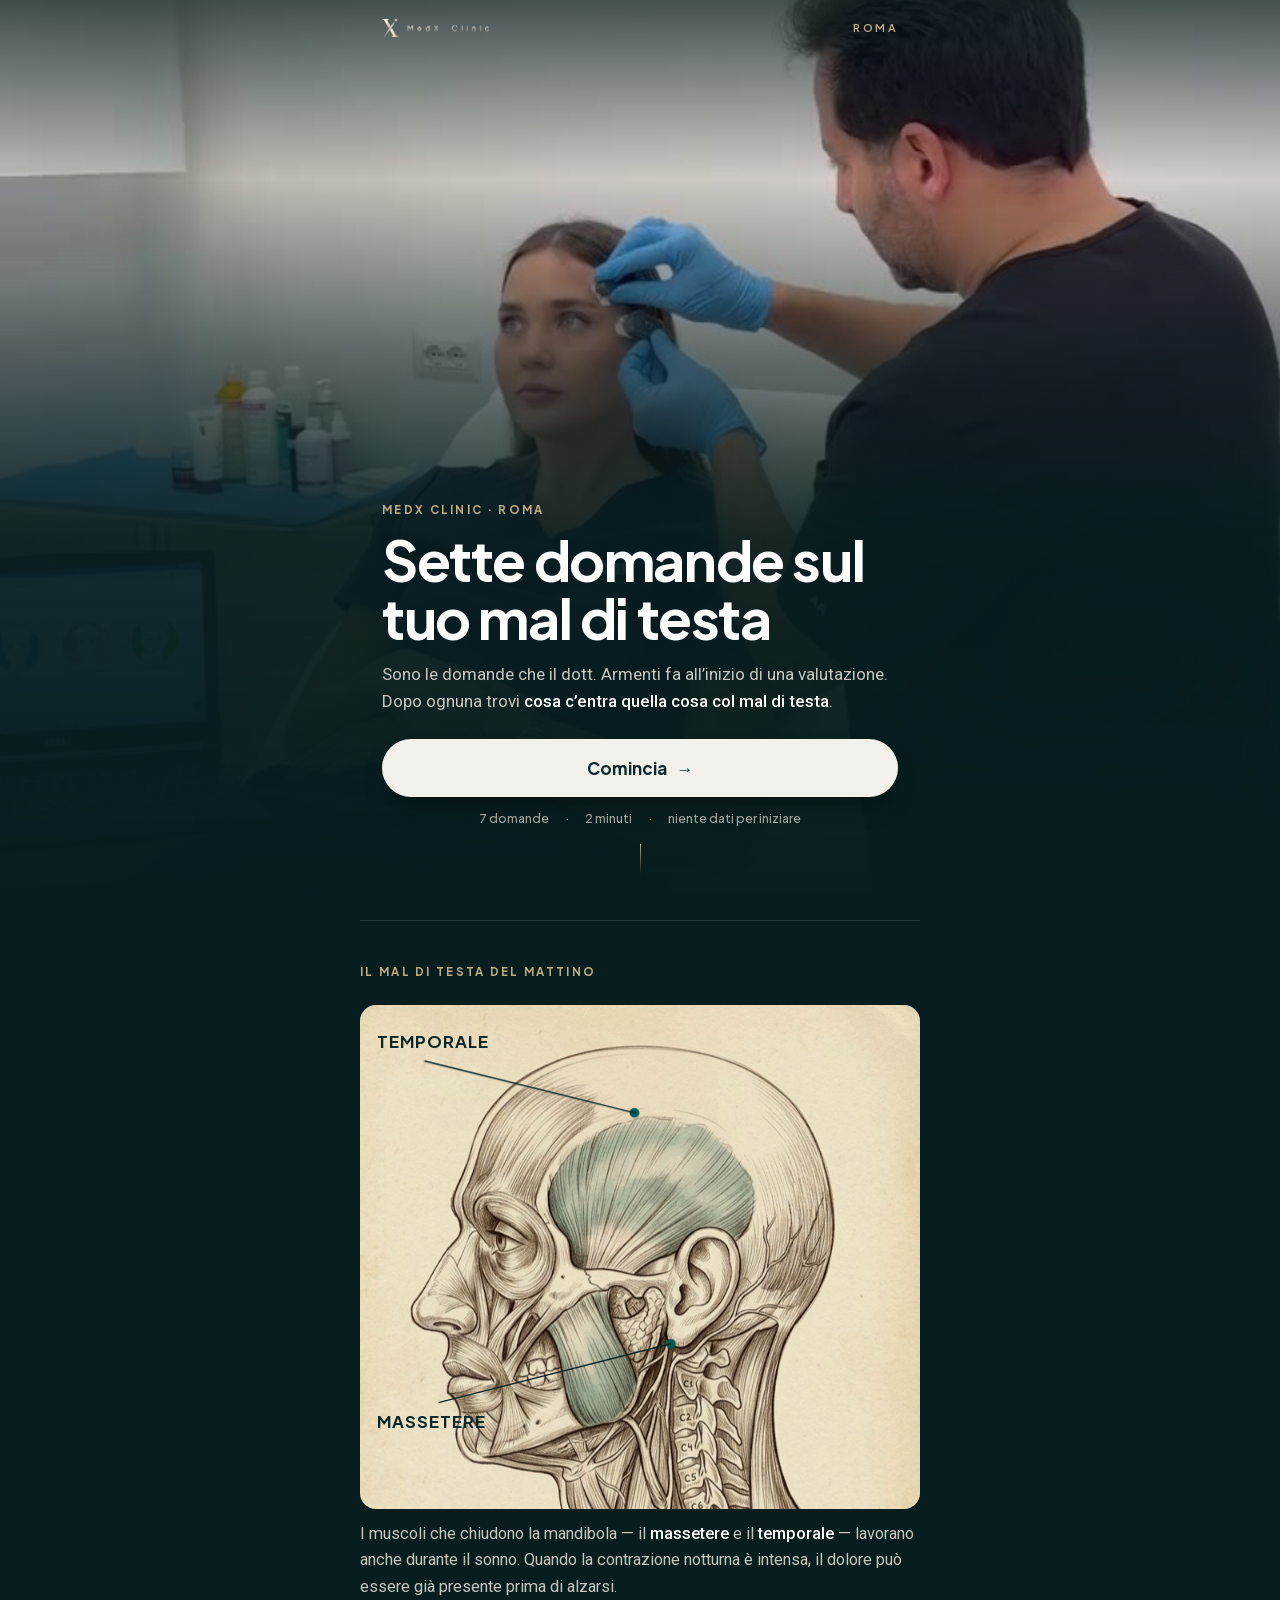
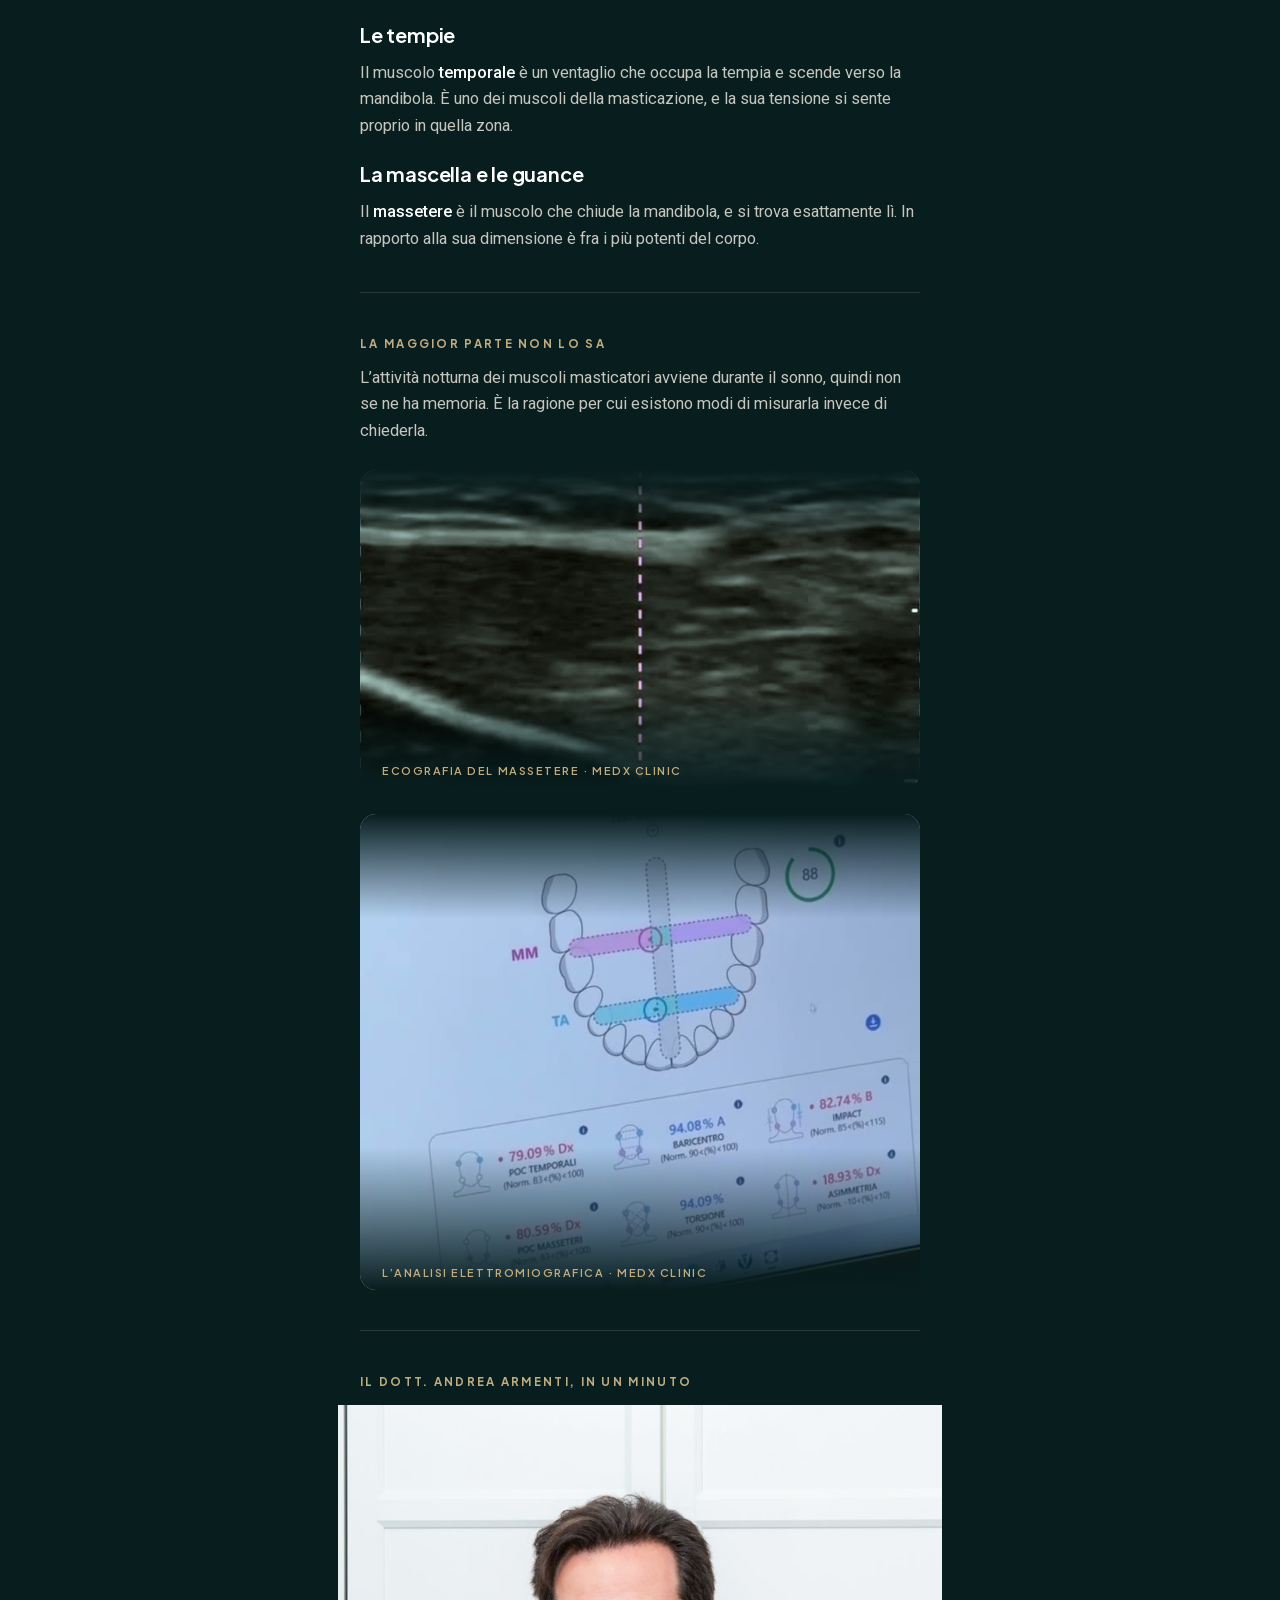
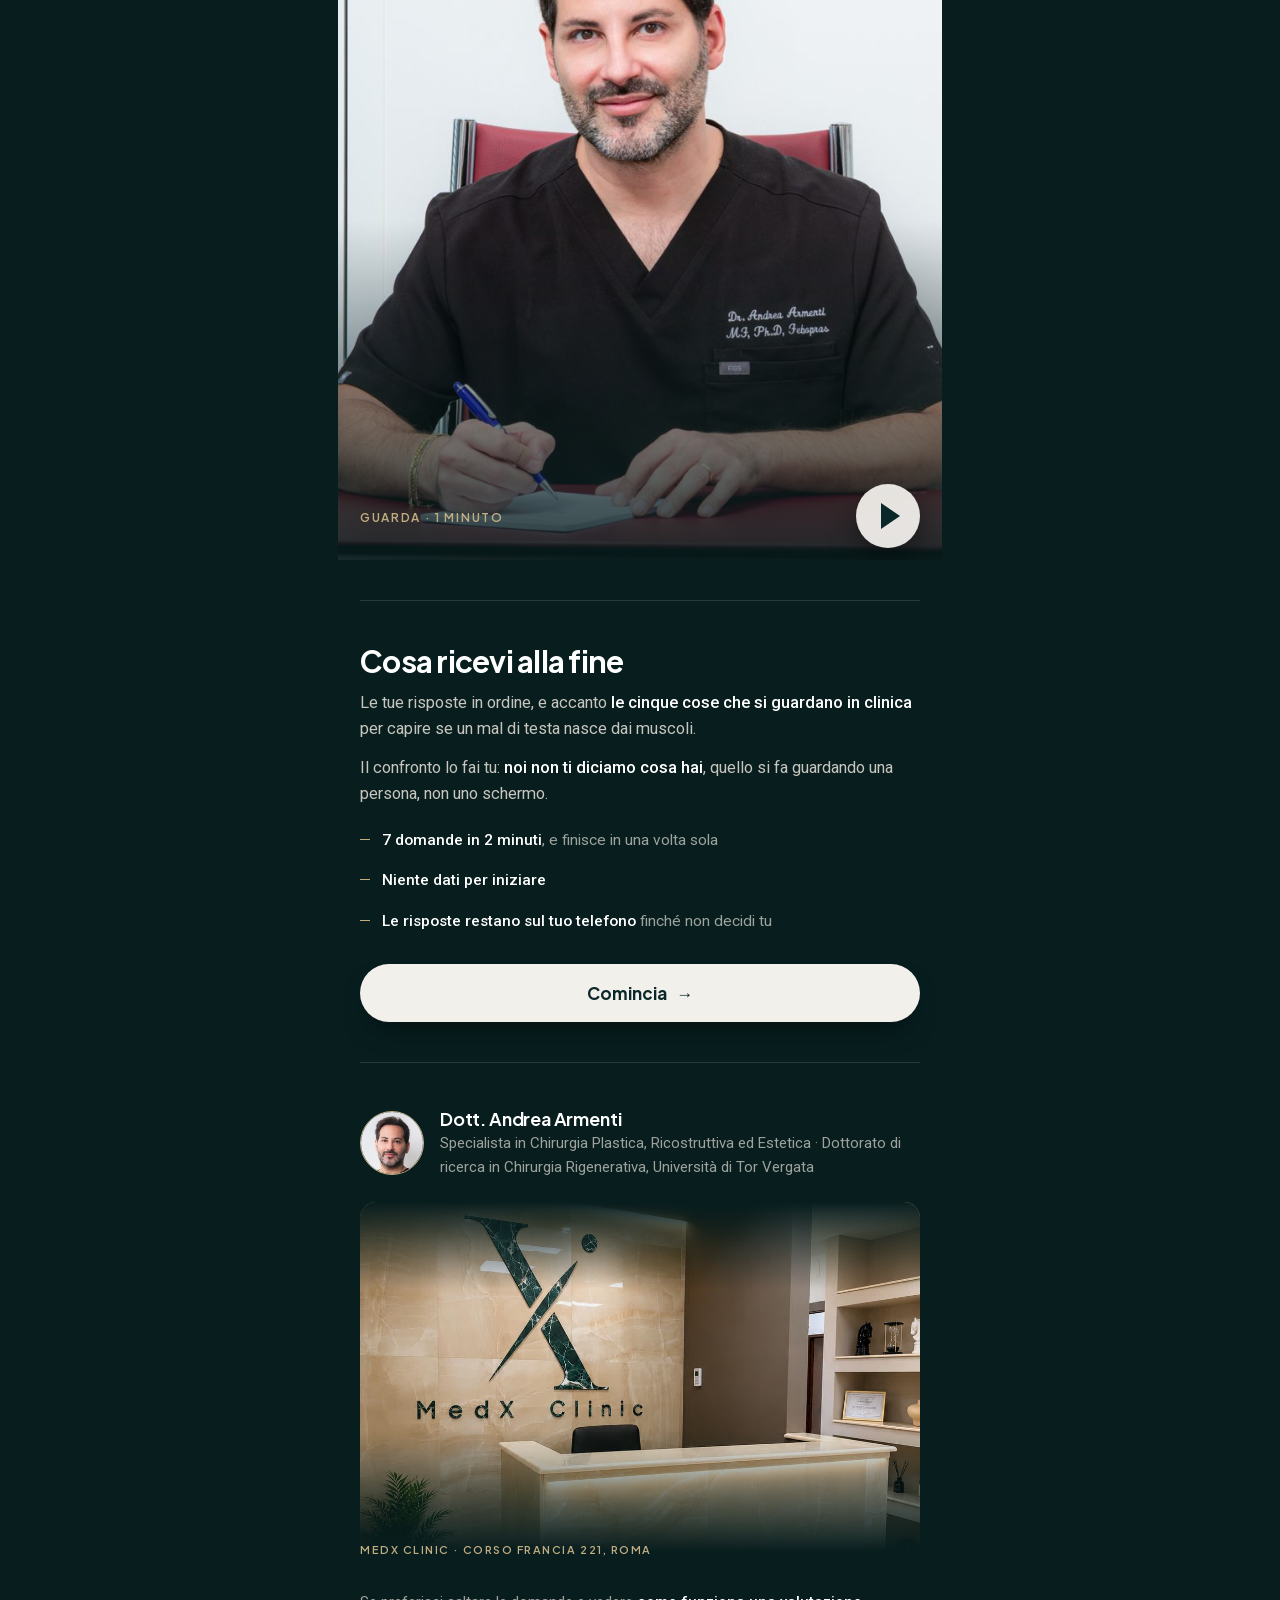
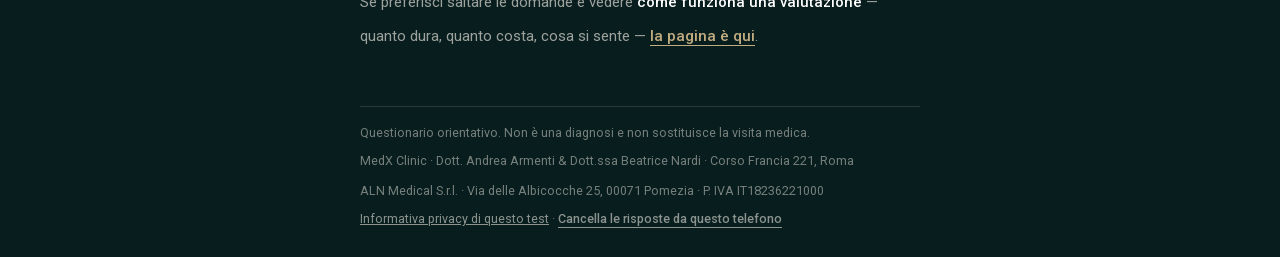
==== commit 4ff6428b: "Pubblica da medx-mal-di-testa@aa5109d" ====
--- a/index.html
+++ b/index.html
@@ -19,7 +19,7 @@
 <link rel="preload" href="assets/fonts/jakarta.woff2" as="font" type="font/woff2" crossorigin>
 <link rel="preload" href="assets/fonts/roboto.woff2" as="font" type="font/woff2" crossorigin>
 <link rel="preload" href="img/sensori.jpg" as="image">
-<link rel="stylesheet" href="app.css?v=1546aaa4">
+<link rel="stylesheet" href="app.css?v=04ab1e87">
 </head>
 <body data-passo="apertura">
 <a class="salta" href="#corpo">Vai al contenuto</a>
@@ -42,8 +42,8 @@
 
 <noscript><div class="corpo"><h1>Sette domande sul tuo mal di testa</h1><p>Per fare le domande serve JavaScript attivo. Puoi chiamare la segreteria di MedX Clinic al 352 029 4880.</p></div></noscript>
 
-<script src="config.js?v=1546aaa4"></script>
-<script src="contenuti.js?v=1546aaa4"></script>
-<script src="app.js?v=1546aaa4"></script>
+<script src="config.js?v=04ab1e87"></script>
+<script src="contenuti.js?v=04ab1e87"></script>
+<script src="app.js?v=04ab1e87"></script>
 </body>
 </html>
--- a/app.css
+++ b/app.css
@@ -94,6 +94,23 @@
 .elenco{list-style:none;margin-top:12px}
 .elenco li{position:relative;padding:8px 0 8px 22px;font-size:15.5px;color:var(--tenue)}
 .elenco li::before{content:"";position:absolute;left:0;top:19px;width:10px;height:1px;background:var(--oro)}
+/* la pagina lunga sotto il primo schermo */
+.lunga{max-width:var(--largo);margin:0 auto}
+.sez{padding:44px 0 6px;border-top:1px solid var(--riga);margin-top:34px}
+.sez:first-child{margin-top:20px}
+.sez-h2{font-size:30px}
+.sez-tit{font-size:20px;margin-top:22px}
+.sez-testo{margin-top:12px;font-size:16.5px;color:rgba(230,226,216,.86)}
+.svela-tavola .tratto,.svela-tavola .punto,.svela-tavola text{animation-play-state:paused}
+.svela-tavola.via .tratto,.svela-tavola.via .punto,.svela-tavola.via text{animation-play-state:running}
+.reel{margin:16px calc(-1 * var(--g)) 0;background:#000;aspect-ratio:4/5;overflow:hidden;position:relative}
+.reel video{width:100%;height:100%;object-fit:contain;background:#000}
+.reel-copertina{position:absolute;inset:0;width:100%;height:100%;border:0;padding:0;background:none;cursor:pointer}
+.reel-copertina img{width:100%;height:100%;object-fit:cover;object-position:50% 20%;display:block}
+.reel-copertina::after{content:"";position:absolute;inset:0;background:linear-gradient(rgba(7,29,30,0) 55%,rgba(7,29,30,.85))}
+.reel-copertina .play{position:absolute;z-index:2;right:var(--g);bottom:12px;width:64px;height:64px;border-radius:50%;background:rgba(242,240,235,.94);box-shadow:0 10px 30px rgba(0,0,0,.45)}
+.reel-copertina .play::after{content:"";position:absolute;left:25px;top:19px;border-left:19px solid var(--cupo);border-top:13px solid transparent;border-bottom:13px solid transparent}
+.reel-eti{position:absolute;z-index:2;left:var(--g);bottom:36px;font:600 12px/1 var(--h);letter-spacing:.14em;text-transform:uppercase;color:var(--oro)}
 body[data-passo="apertura"] .firma{max-width:var(--largo);margin-left:auto;margin-right:auto}
 
 /* ---------- perimetro ---------- */
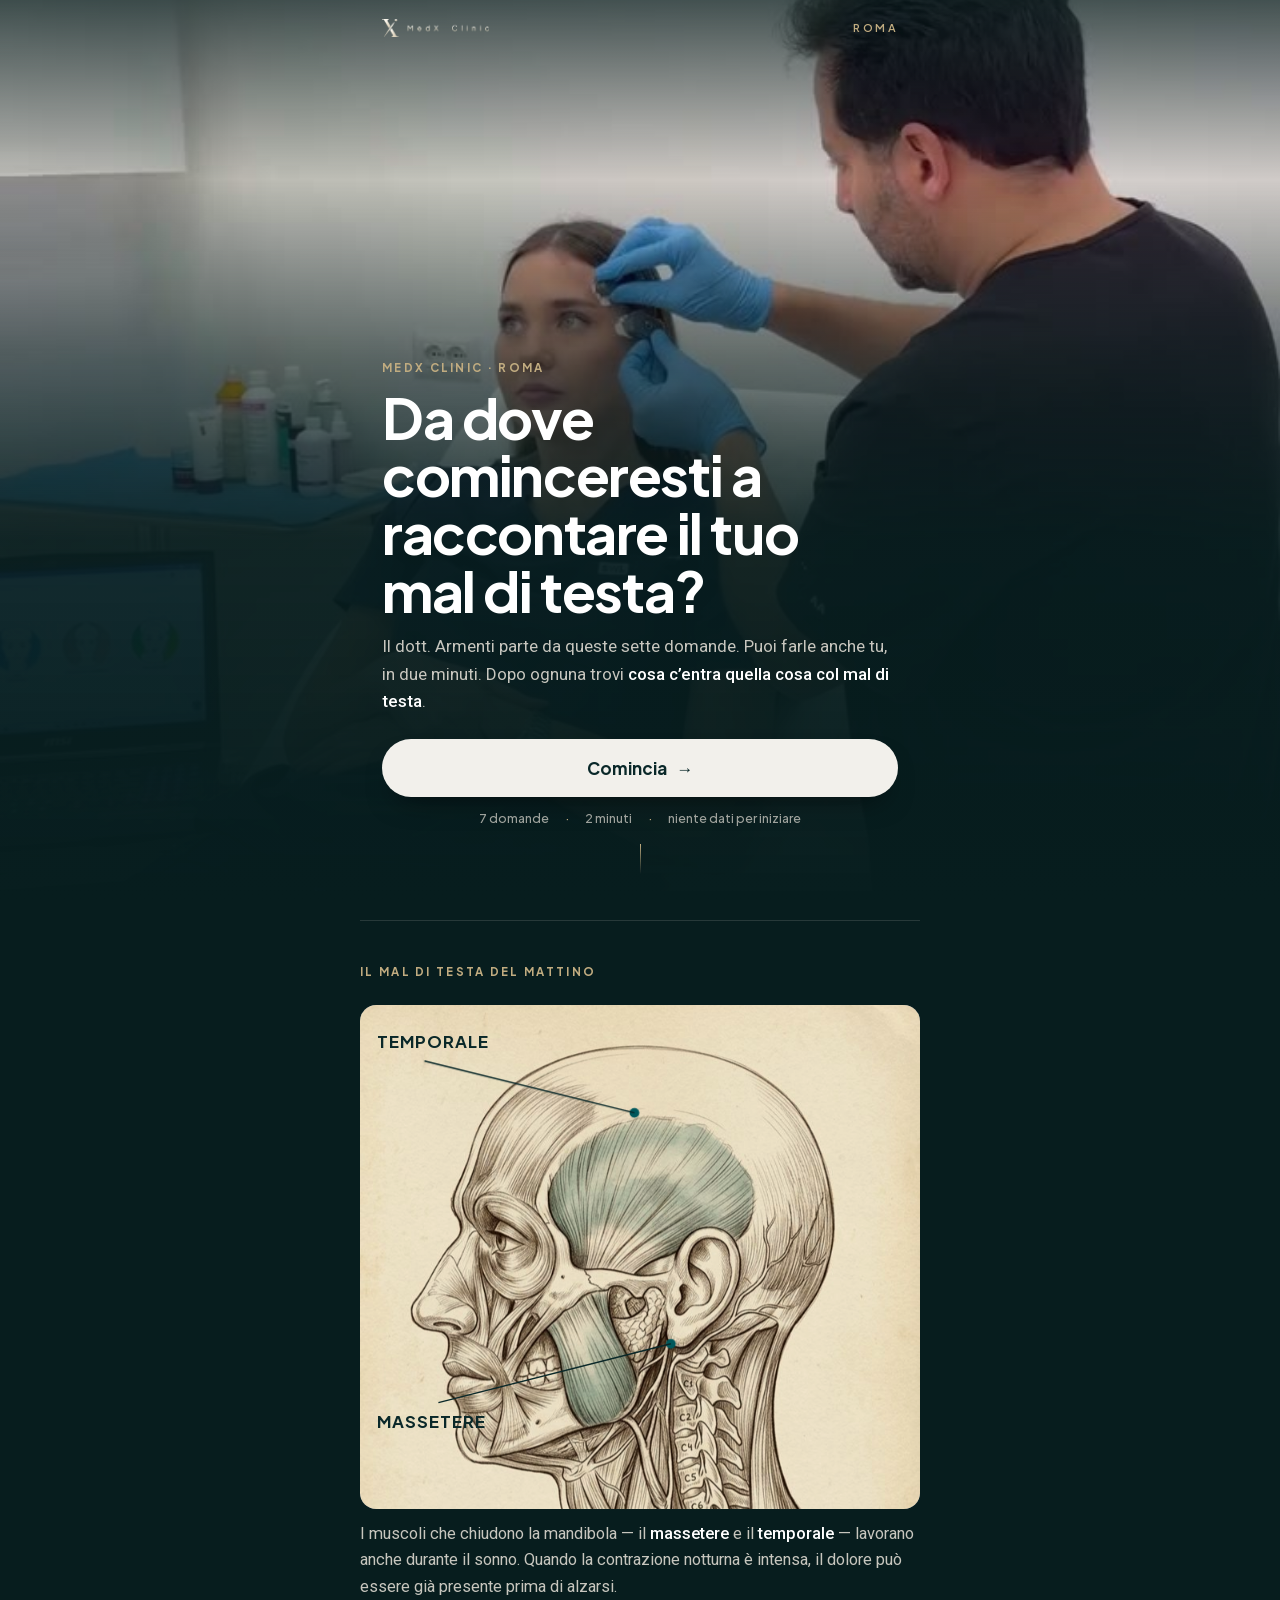
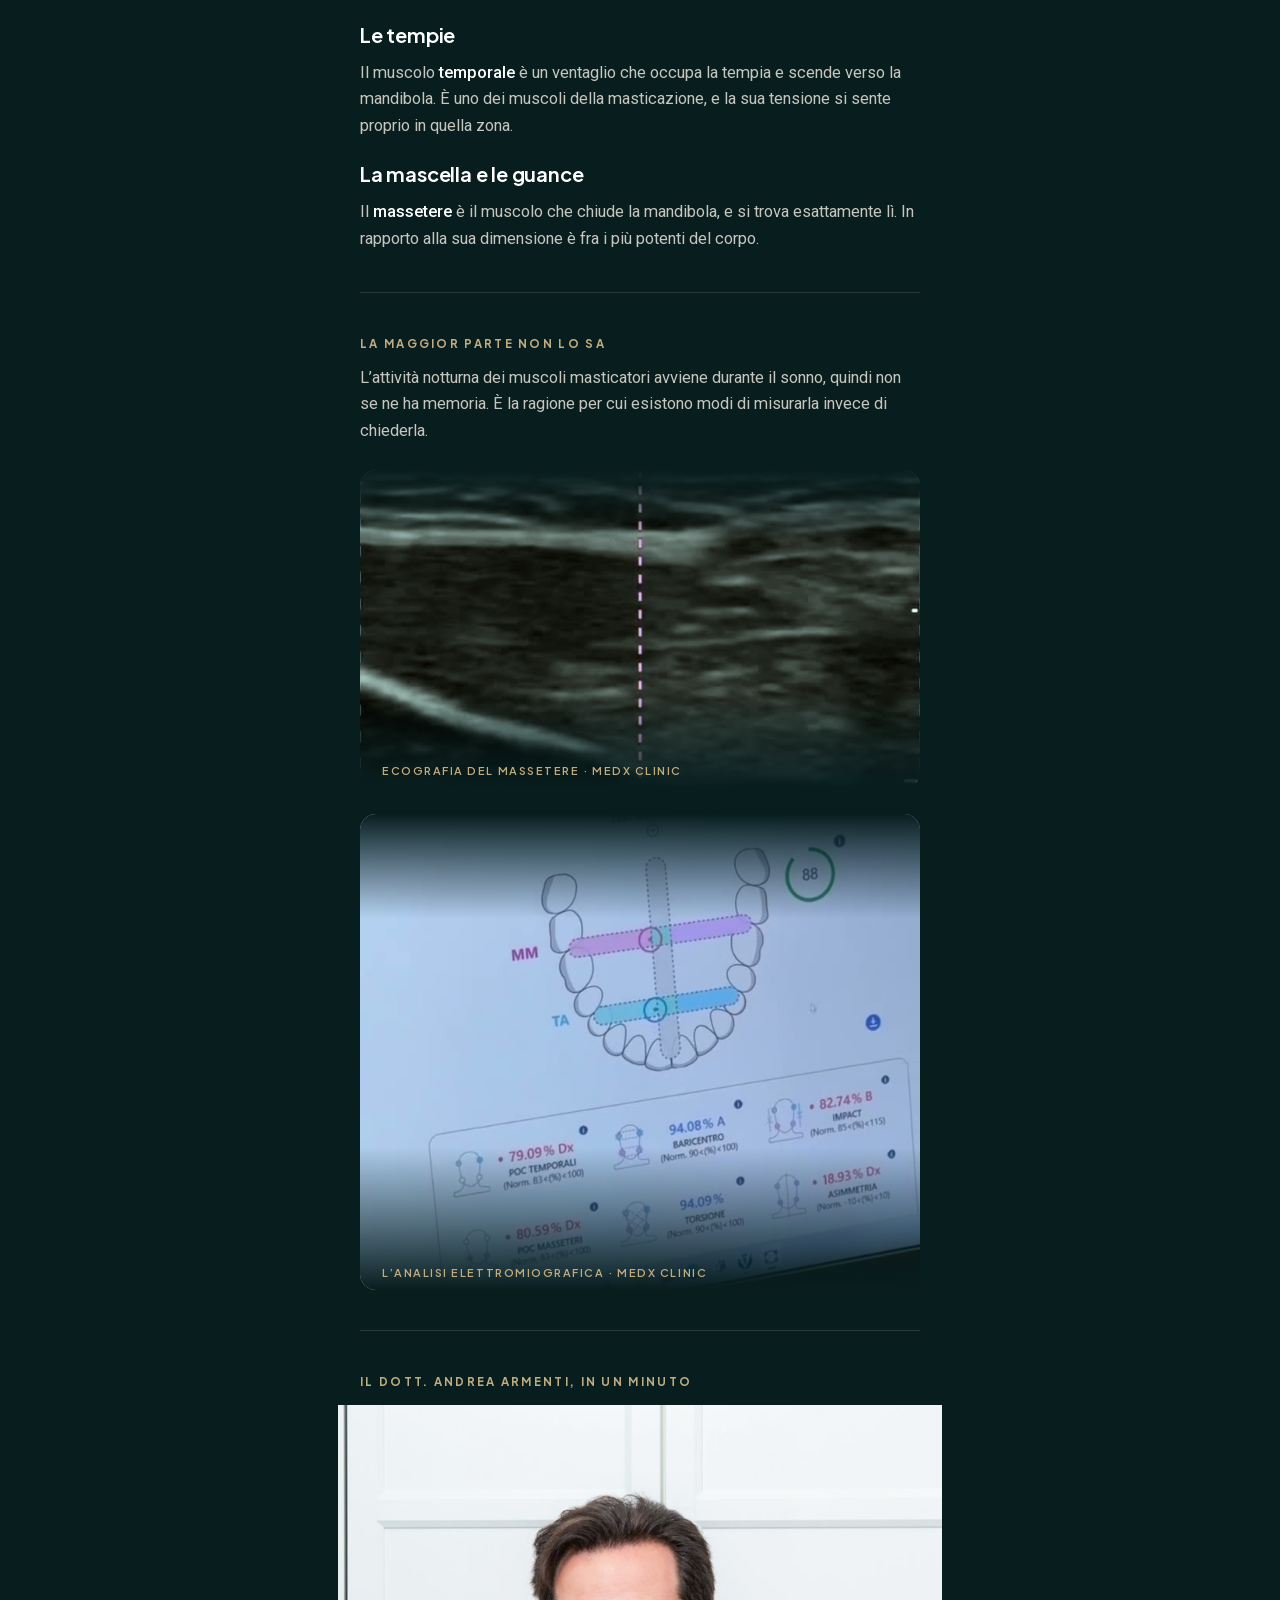
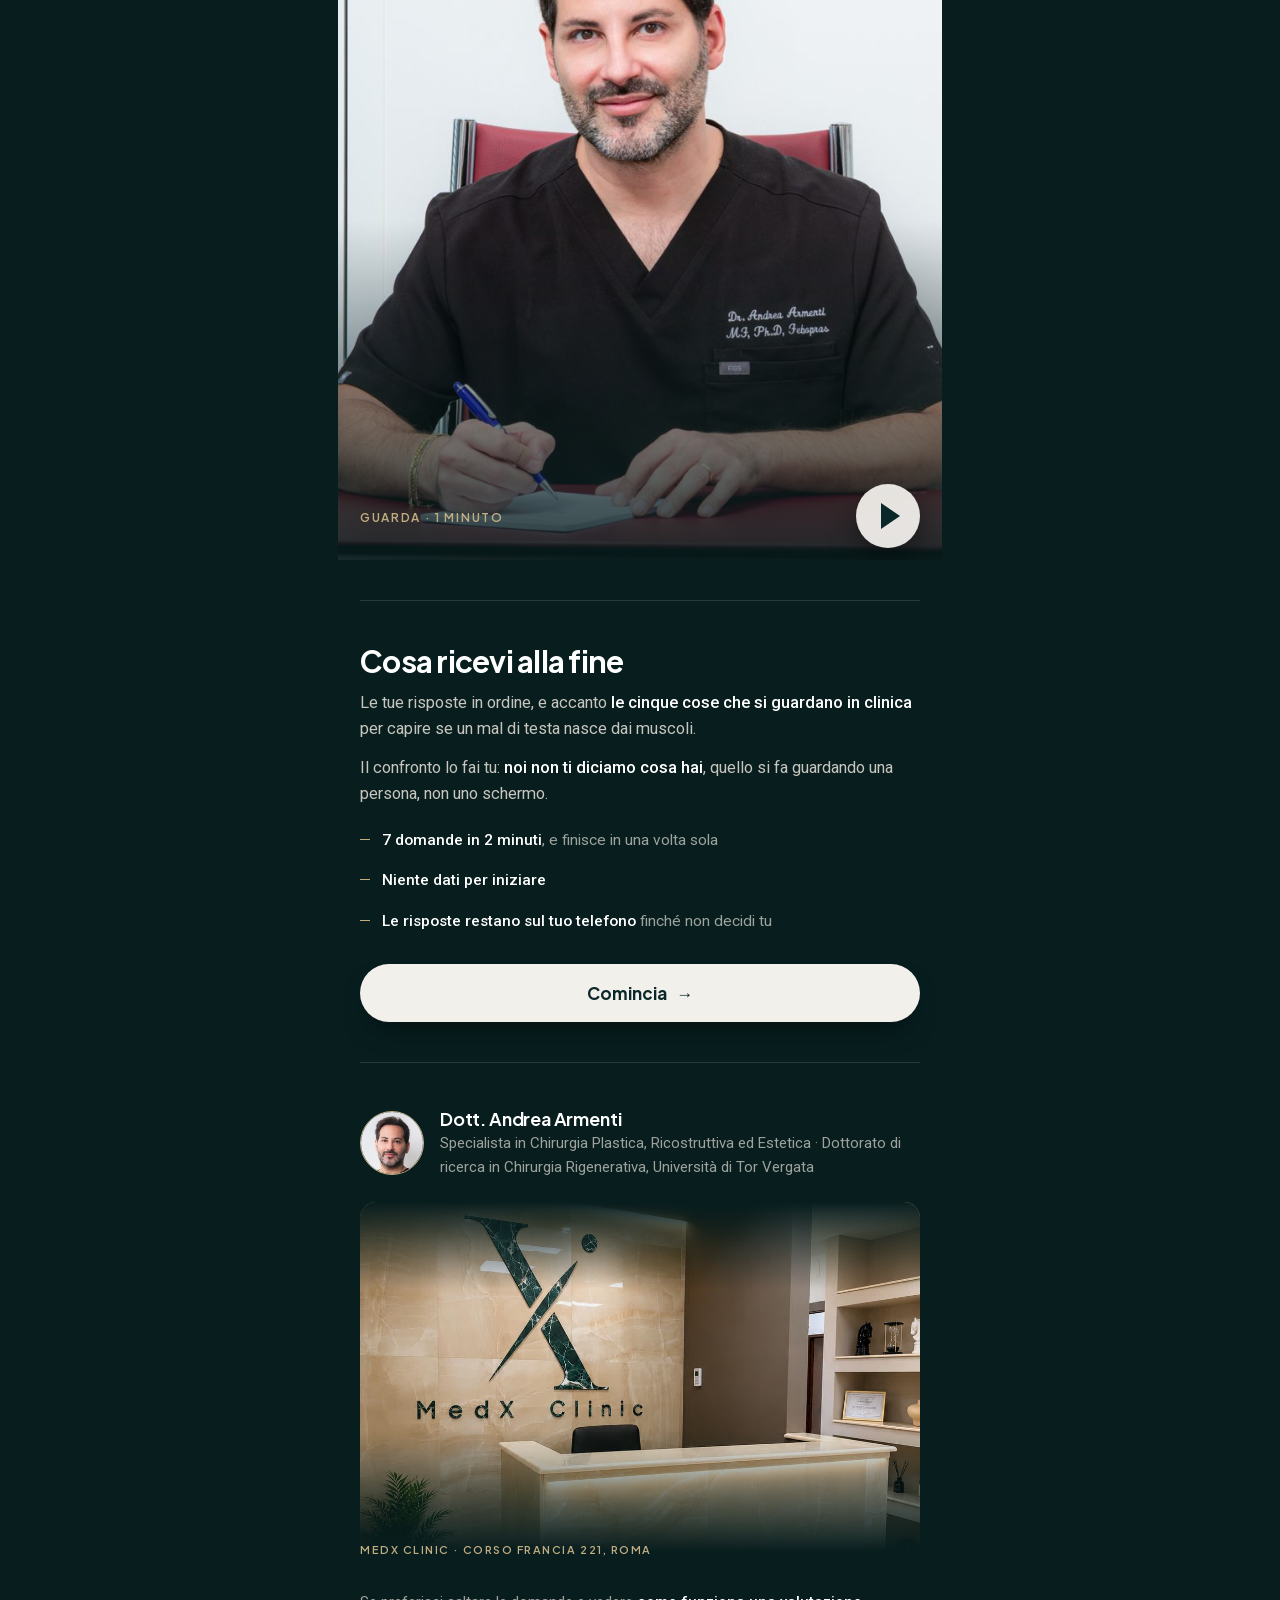
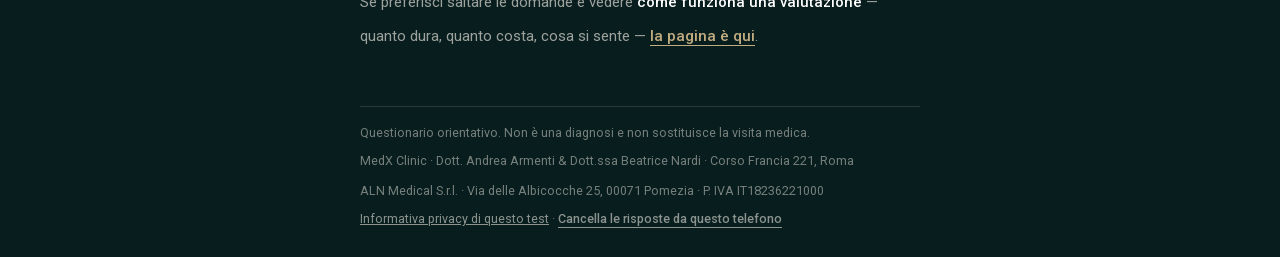
==== commit 27af628a: "Pubblica da medx-mal-di-testa@7dbc2b8" ====
--- a/index.html
+++ b/index.html
@@ -4,13 +4,13 @@
 <meta charset="utf-8">
 <meta name="viewport" content="width=device-width,initial-scale=1,viewport-fit=cover">
 <title>Sette domande sul tuo mal di testa · MedX Clinic</title>
-<meta name="description" content="Le sette domande che il dott. Armenti fa all'inizio di una valutazione. Due minuti, niente dati per iniziare.">
+<meta name="description" content="Il dott. Armenti parte da queste sette domande. Puoi farle anche tu, in due minuti. Niente dati per iniziare.">
 <meta name="robots" content="noindex, nofollow">
 <meta name="theme-color" content="#071D1E">
 <meta name="referrer" content="strict-origin">
 <meta property="og:type" content="website">
-<meta property="og:title" content="Sette domande sul tuo mal di testa">
-<meta property="og:description" content="Le domande che si fanno all'inizio di una valutazione. Due minuti, niente dati per iniziare.">
+<meta property="og:title" content="Da dove cominceresti a raccontare il tuo mal di testa?">
+<meta property="og:description" content="Il dott. Armenti parte da queste sette domande. Puoi farle anche tu, in due minuti.">
 <meta property="og:image" content="https://testa.medxclinic.it/assets/og.jpg">
 <meta property="og:locale" content="it_IT">
 <link rel="canonical" href="https://testa.medxclinic.it/">
@@ -19,7 +19,7 @@
 <link rel="preload" href="assets/fonts/jakarta.woff2" as="font" type="font/woff2" crossorigin>
 <link rel="preload" href="assets/fonts/roboto.woff2" as="font" type="font/woff2" crossorigin>
 <link rel="preload" href="img/sensori.jpg" as="image">
-<link rel="stylesheet" href="app.css?v=04ab1e87">
+<link rel="stylesheet" href="app.css?v=a370974a">
 </head>
 <body data-passo="apertura">
 <a class="salta" href="#corpo">Vai al contenuto</a>
@@ -42,8 +42,8 @@
 
 <noscript><div class="corpo"><h1>Sette domande sul tuo mal di testa</h1><p>Per fare le domande serve JavaScript attivo. Puoi chiamare la segreteria di MedX Clinic al 352 029 4880.</p></div></noscript>
 
-<script src="config.js?v=04ab1e87"></script>
-<script src="contenuti.js?v=04ab1e87"></script>
-<script src="app.js?v=04ab1e87"></script>
+<script src="config.js?v=a370974a"></script>
+<script src="contenuti.js?v=a370974a"></script>
+<script src="app.js?v=a370974a"></script>
 </body>
 </html>
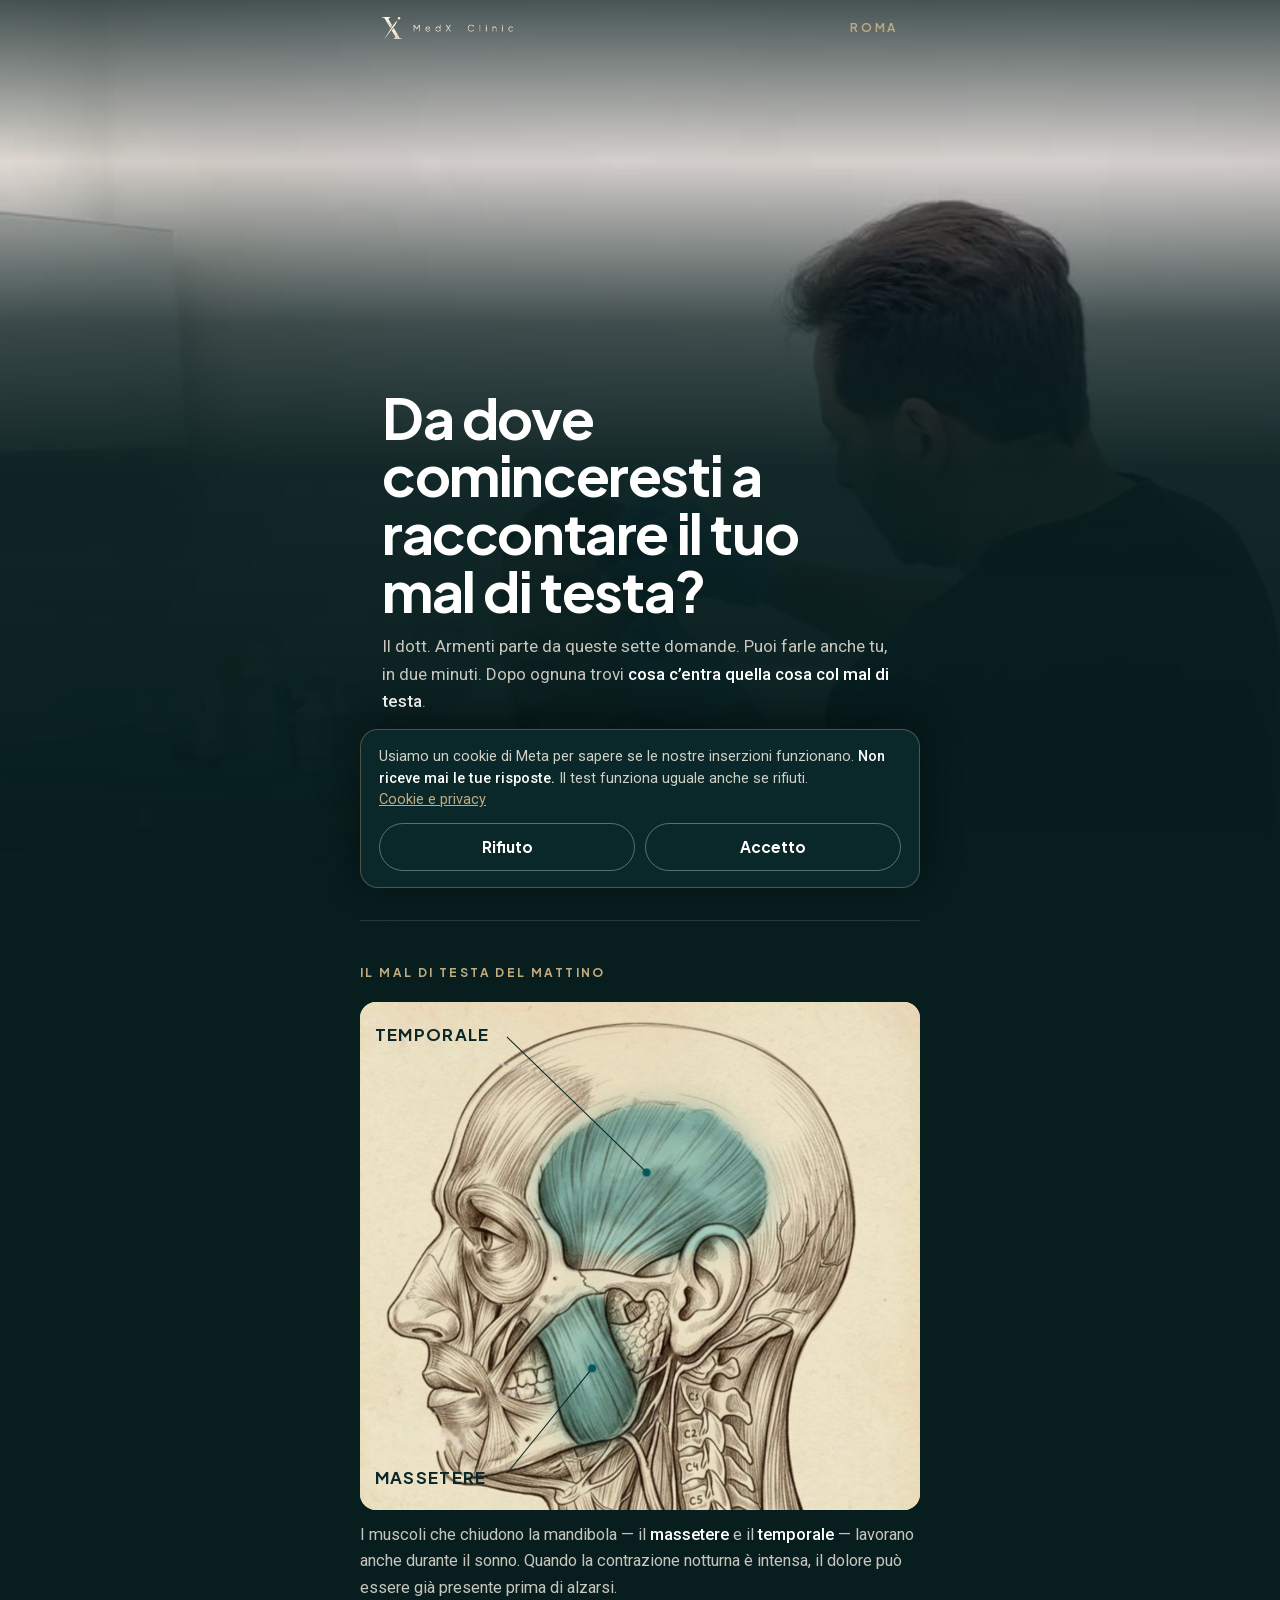
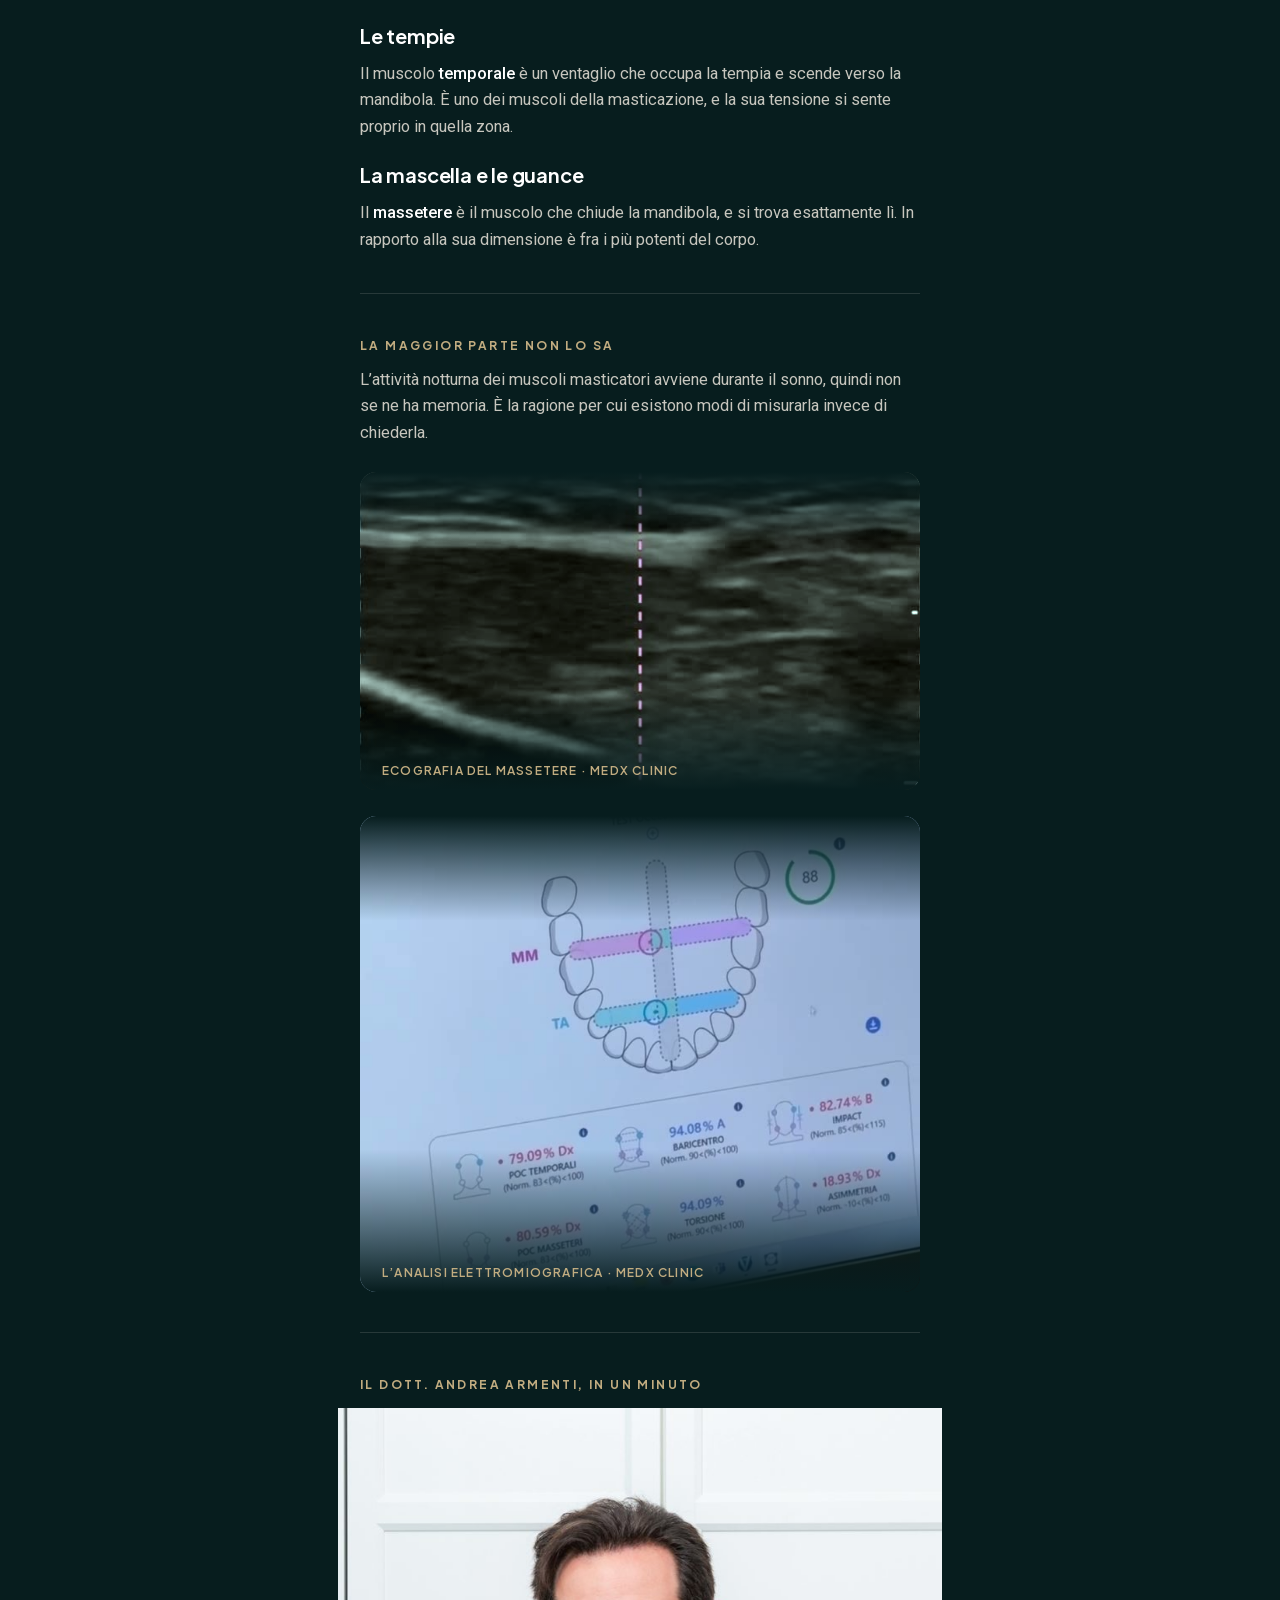
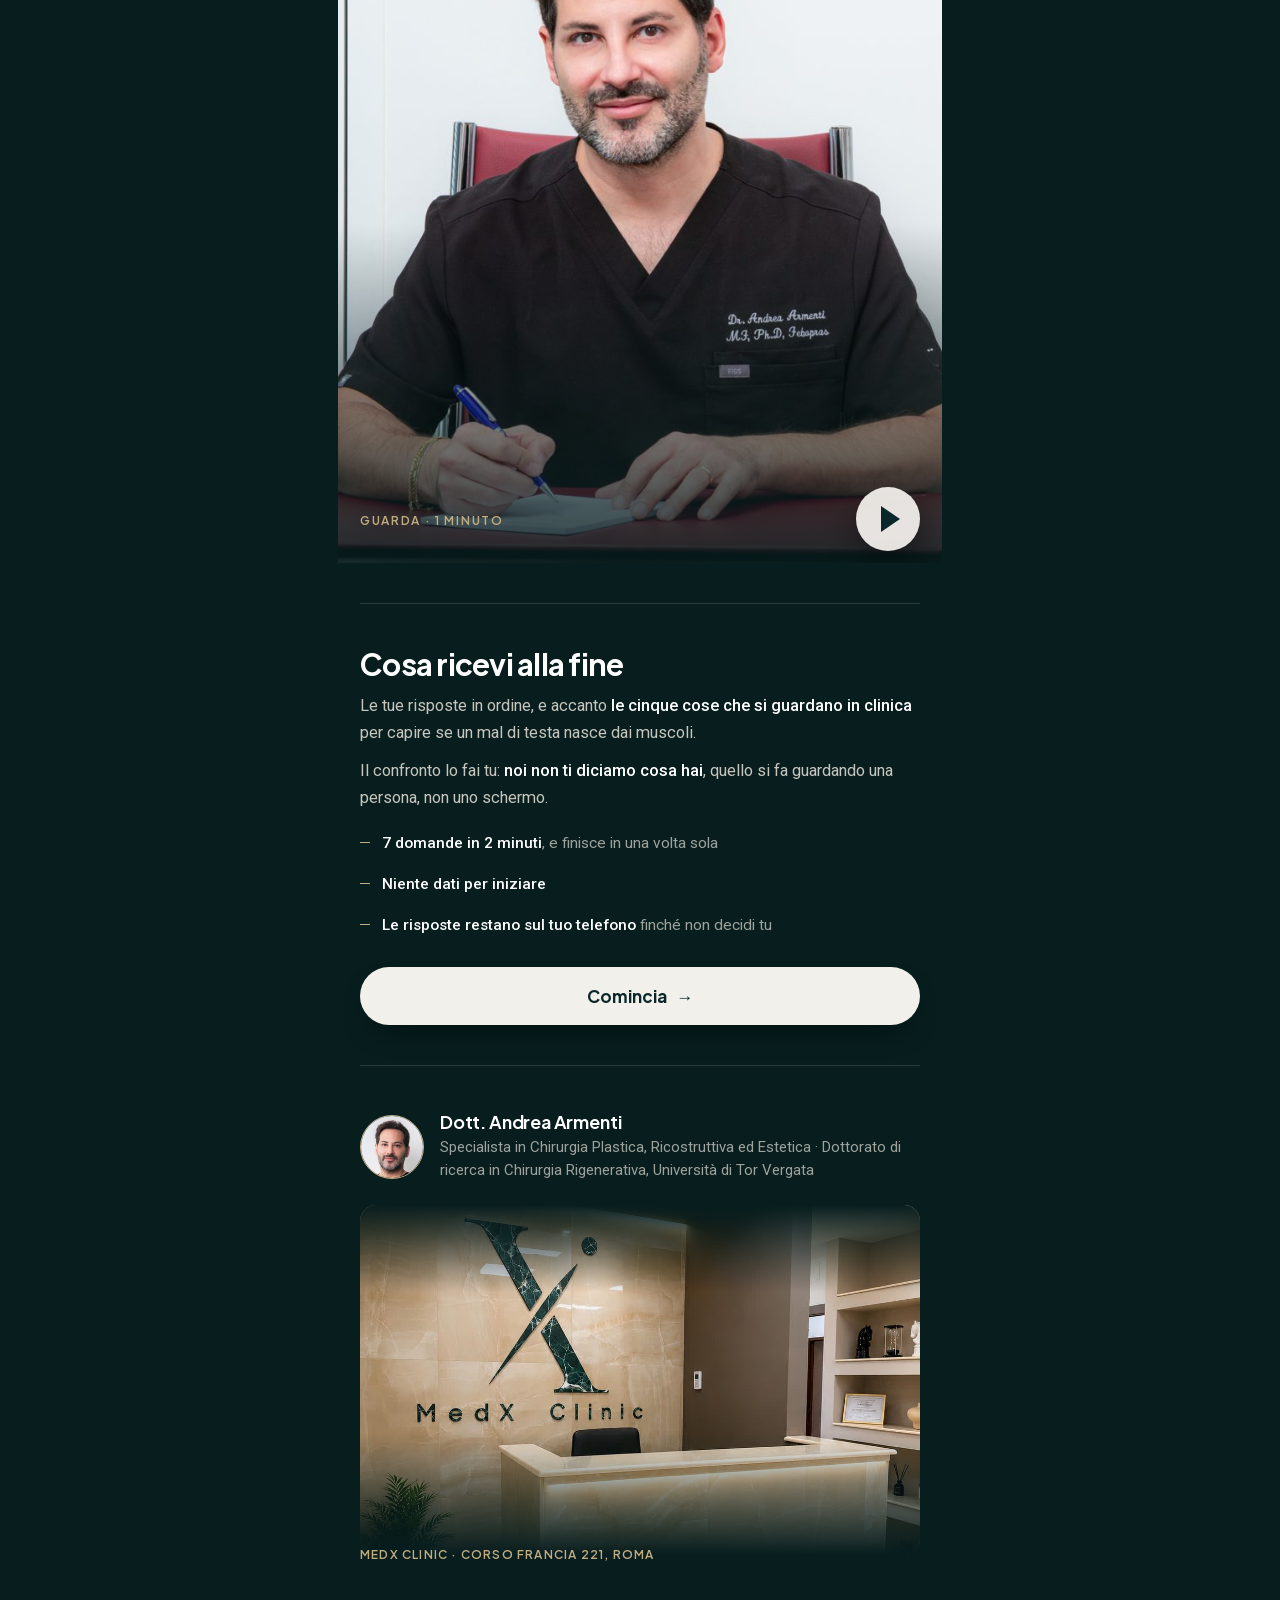
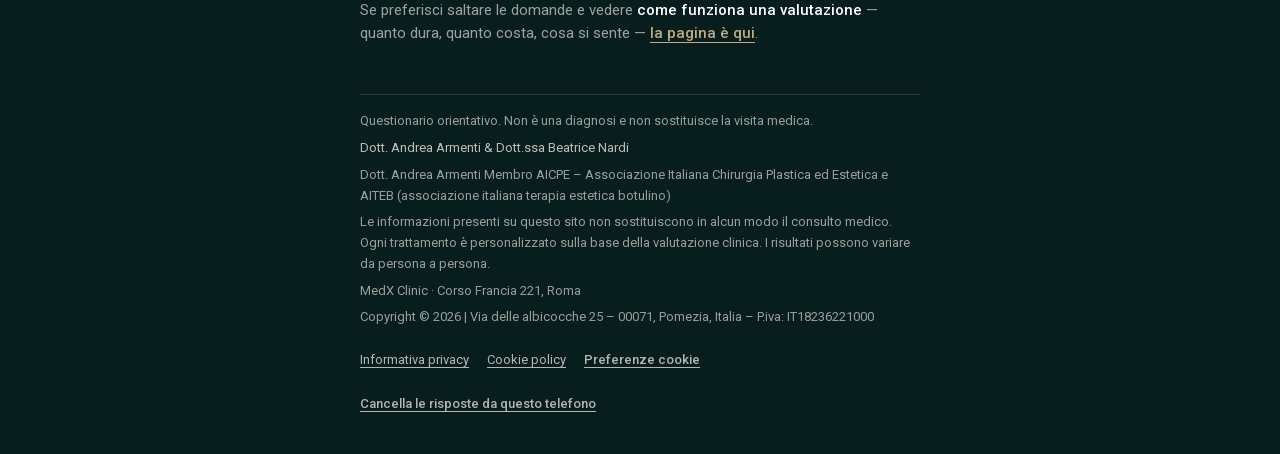
==== commit 9e82c143: "Pubblica da medx-mal-di-testa@c87ac77" ====
--- a/index.html
+++ b/index.html
@@ -19,7 +19,7 @@
 <link rel="preload" href="assets/fonts/jakarta.woff2" as="font" type="font/woff2" crossorigin>
 <link rel="preload" href="assets/fonts/roboto.woff2" as="font" type="font/woff2" crossorigin>
 <link rel="preload" href="img/sensori.jpg" as="image">
-<link rel="stylesheet" href="app.css?v=a370974a">
+<link rel="stylesheet" href="app.css?v=03cc023d">
 </head>
 <body data-passo="apertura">
 <a class="salta" href="#corpo">Vai al contenuto</a>
@@ -42,8 +42,8 @@
 
 <noscript><div class="corpo"><h1>Sette domande sul tuo mal di testa</h1><p>Per fare le domande serve JavaScript attivo. Puoi chiamare la segreteria di MedX Clinic al 352 029 4880.</p></div></noscript>
 
-<script src="config.js?v=a370974a"></script>
-<script src="contenuti.js?v=a370974a"></script>
-<script src="app.js?v=a370974a"></script>
+<script src="config.js?v=03cc023d"></script>
+<script src="contenuti.js?v=03cc023d"></script>
+<script src="app.js?v=03cc023d"></script>
 </body>
 </html>
--- a/app.css
+++ b/app.css
@@ -29,7 +29,7 @@
 body[data-passo="apertura"] .testata{position:absolute;left:0;right:0;background:transparent;-webkit-backdrop-filter:none;backdrop-filter:none}
 .testata-in{max-width:var(--largo);margin:0 auto;height:56px;display:flex;align-items:center;gap:8px;padding:0 var(--g)}
 .logo{height:18px;width:auto;display:block}
-.luogo{margin-left:auto;font-family:var(--h);font-size:11px;font-weight:600;letter-spacing:.22em;text-transform:uppercase;color:var(--oro)}
+.luogo{margin-left:auto;font-family:var(--h);font-size:12px;font-weight:600;letter-spacing:.22em;text-transform:uppercase;color:var(--oro)}
 .indietro{width:44px;height:44px;margin-left:-14px;border:0;background:none;color:var(--testo);display:flex;align-items:center;justify-content:center;border-radius:10px;cursor:pointer}
 .indietro[hidden]{display:none}
 .avanz{max-width:var(--largo);margin:0 auto;padding:0 var(--g) 12px}
@@ -48,7 +48,7 @@
 .piede:empty{display:none}
 
 /* tipografia */
-.occhiello{font:700 11.5px/1.2 var(--h);letter-spacing:.2em;text-transform:uppercase;color:var(--oro);margin-bottom:14px}
+.occhiello{font:700 12px/1.25 var(--h);letter-spacing:.2em;text-transform:uppercase;color:var(--oro);margin-bottom:14px}
 h1,h2,h3{font-family:var(--h);color:#fff;outline:none;letter-spacing:-.025em}
 h1{font-size:44px;line-height:1.03;font-weight:700}
 h2{font-size:29px;line-height:1.1;font-weight:700}
@@ -73,13 +73,15 @@
 .btn+.btn{margin-top:10px}
 .sotto-btn{text-align:center;font:500 12.5px/1.45 var(--h);color:var(--tenue);margin-top:10px}
 .link{background:none;border:0;padding:6px 0;color:var(--oro);font-weight:500;cursor:pointer;text-decoration:underline;text-decoration-thickness:1px;text-underline-offset:4px;font-size:15.5px;min-height:44px}
+/* un link dentro una frase non deve spaccare la riga: resta alto come il testo */
+p .link{min-height:0;padding:0;font-size:inherit;line-height:inherit;vertical-align:baseline}
 
 /* ---------- apertura: il video della clinica a tutto schermo ---------- */
 body[data-passo="apertura"] .corpo{padding-top:0;max-width:none}
 .eroe{position:relative;margin:0 calc(-1 * var(--g));min-height:100vh;min-height:100svh;display:flex;align-items:flex-end;overflow:hidden;background:#0d2526}
 .eroe video{position:absolute;inset:0;width:100%;height:100%;object-fit:cover;transform:scale(1.06);animation:dentro 9s ease-out forwards}
 @keyframes dentro{to{transform:scale(1)}}
-.eroe .velo{position:absolute;inset:0;background:linear-gradient(180deg,rgba(7,29,30,.7) 0%,rgba(7,29,30,0) 20%,rgba(7,29,30,.55) 40%,rgba(7,29,30,.92) 60%,var(--fondo) 100%)}
+.eroe .velo{position:absolute;inset:0;background:linear-gradient(180deg,rgba(7,29,30,.7) 0%,rgba(7,29,30,0) 18%,rgba(7,29,30,.72) 36%,rgba(7,29,30,.94) 52%,var(--fondo) 100%)}
 .eroe-in{position:relative;z-index:2;width:100%;max-width:var(--largo);margin:0 auto;padding:0 var(--g) calc(26px + env(safe-area-inset-bottom))}
 .eroe .btn{margin-top:24px}
 .quanto{display:flex;justify-content:center;flex-wrap:wrap;gap:4px 16px;margin-top:14px;font:500 12.5px/1.2 var(--h);color:var(--tenue)}
@@ -135,7 +137,7 @@
 .opz.multi[aria-checked="true"] .cx{box-shadow:none;background:var(--oro) url("data:image/svg+xml,%3Csvg xmlns='http://www.w3.org/2000/svg' viewBox='0 0 24 24'%3E%3Cpath d='M6 12.5l4 4L18 8' fill='none' stroke='%230A2829' stroke-width='2.8' stroke-linecap='round' stroke-linejoin='round'/%3E%3C/svg%3E") center/15px no-repeat}
 
 /* domanda 2: la testa da toccare */
-.testa-tocca{position:relative;margin:20px calc(-1 * var(--g)) 0;background:#F4EFE4;aspect-ratio:700/806;max-height:62vh;overflow:hidden}
+.testa-tocca{position:relative;margin:20px calc(-1 * var(--g)) 0;background:#F4EFE4;height:46vh;overflow:hidden}
 .testa-tocca img,.testa-tocca svg{position:absolute;inset:0;width:100%;height:100%}
 .testa-tocca img{object-fit:contain;mix-blend-mode:multiply}
 .testa-tocca .zona{cursor:pointer}
@@ -147,7 +149,7 @@
 .testa-tocca .zona[data-on="true"] .alone{opacity:.42}
 .testa-tocca .zona[data-on="true"] .punto{fill:var(--pet);stroke:#fff}
 .testa-tocca .zona[data-on="true"] .onda{display:none}
-.testa-tocca figcaption{position:absolute;left:0;right:0;bottom:10px;text-align:center;font:600 11px/1 var(--h);letter-spacing:.14em;text-transform:uppercase;color:rgba(10,40,41,.6)}
+.testa-tocca figcaption{position:absolute;left:0;right:0;bottom:0;padding:7px 0;text-align:center;font:600 12px/1 var(--h);letter-spacing:.12em;text-transform:uppercase;color:rgba(10,40,41,.8);background:rgba(244,239,228,.9)}
 
 /* scheda */
 .scheda{margin-top:24px;animation:sale .4s var(--entra)}
@@ -163,7 +165,36 @@
 .clip::after{content:"";position:absolute;inset:0;background:linear-gradient(var(--fondo),rgba(7,29,30,0) 22%,rgba(7,29,30,0) 70%,var(--fondo))}
 .clip.eco{aspect-ratio:540/307}
 .clip.eco video{filter:sepia(.35) hue-rotate(130deg) saturate(1.4) brightness(1.05)}
-.clip figcaption{position:absolute;z-index:2;left:var(--g);bottom:12px;font:600 11px/1 var(--h);letter-spacing:.14em;text-transform:uppercase;color:var(--oro)}
+.clip figcaption{position:absolute;z-index:2;left:var(--g);right:var(--g);bottom:12px;font:600 12px/1.3 var(--h);letter-spacing:.1em;text-transform:uppercase;color:var(--oro)}
+
+/* tavola di Marco nella landing lunga: carta, muscoli che si accendono, linee che si disegnano */
+.tavola2{margin:22px calc(-1 * var(--g)) 0;position:relative;background:#EFE6D3;aspect-ratio:1544/1400;overflow:hidden}
+.t2-quadro{position:absolute;inset:0;transform-origin:52% 48%}
+.t2-quadro img{position:absolute;display:block}
+.t2-base{inset:0;width:100%;height:100%}
+.t2-m{opacity:0;filter:drop-shadow(0 0 0 rgba(0,88,92,0))}
+.t2-temp{left:32.51%;top:21.64%;width:39.44%}
+.t2-mass{left:32.71%;top:56.57%;width:17.49%}
+.tavola2 svg{position:absolute;inset:0;width:100%;height:100%}
+.tavola2 .tratto{stroke:#0A2829;stroke-width:3;fill:none;stroke-dasharray:620;stroke-dashoffset:620}
+.tavola2 .punto{fill:#00585C;opacity:0}
+.tavola2 .anello{fill:none;stroke:#00585C;stroke-width:3;opacity:0;transform-box:fill-box;transform-origin:center}
+.tavola2 text{font:700 46px/1 var(--h);letter-spacing:.08em;fill:#0A2829;opacity:0}
+.tavola2.via .t2-quadro{animation:t2zoom 16s cubic-bezier(.2,.6,.3,1) forwards}
+.tavola2.via .t2-temp{animation:t2accendi 1.4s ease .5s forwards,t2respira 4s ease-in-out 2.4s infinite}
+.tavola2.via .t2-mass{animation:t2accendi 1.4s ease 2.1s forwards,t2respira 4s ease-in-out 4s infinite}
+.tavola2.via .tratto{animation:traccia 1s ease .9s forwards}
+.tavola2.via .tratto.due{animation-delay:2.5s}
+.tavola2.via .punto{animation:appare .3s ease 1.8s forwards}
+.tavola2.via .punto.due{animation-delay:3.4s}
+.tavola2.via .anello{animation:t2onda 2.2s ease-out 1.9s infinite}
+.tavola2.via .anello.due{animation-delay:3.5s}
+.tavola2.via text{animation:appare .5s ease 1.6s forwards}
+.tavola2.via text.due{animation-delay:3.2s}
+@keyframes t2zoom{from{transform:scale(1)}to{transform:scale(1.07)}}
+@keyframes t2accendi{from{opacity:0}to{opacity:1;filter:drop-shadow(0 0 14px rgba(0,120,124,.35))}}
+@keyframes t2respira{0%,100%{opacity:1}50%{opacity:.62}}
+@keyframes t2onda{from{opacity:.8;transform:scale(1)}to{opacity:0;transform:scale(3.2)}}
 
 /* tavola anatomica (domanda 1): un foglio d'avorio acceso sul fondo scuro */
 .tavola{margin:26px calc(-1 * var(--g)) 0;position:relative;background:#F4EFE4;aspect-ratio:400/360;overflow:hidden;animation:sale .5s var(--entra)}
@@ -177,7 +208,7 @@
 .tavola text.due{animation-delay:1.15s}
 @keyframes traccia{to{stroke-dashoffset:0}}
 @keyframes appare{to{opacity:1}}
-.tavola figcaption{position:absolute;right:12px;bottom:8px;font:500 11px/1 var(--h);color:rgba(10,40,41,.5)}
+.tavola figcaption{position:absolute;right:10px;bottom:8px;padding:3px 6px;background:#F4EFE4;font:500 12px/1 var(--h);color:rgba(10,40,41,.78)}
 
 /* le altre schede */
 .biblio{margin-top:32px;padding-top:20px;border-top:1px solid var(--riga);scroll-margin-bottom:110px}
@@ -224,7 +255,7 @@
 .ambiente{position:relative;margin:22px calc(-1 * var(--g)) 0;aspect-ratio:16/10;overflow:hidden;background:#0d2526}
 .ambiente img{width:100%;height:100%;object-fit:cover;object-position:50% 55%;display:block}
 .ambiente::after{content:"";position:absolute;inset:0;background:linear-gradient(var(--fondo),rgba(7,29,30,0) 25%,rgba(7,29,30,0) 65%,var(--fondo))}
-.nota-foto{font:600 11px/1 var(--h);letter-spacing:.14em;text-transform:uppercase;color:var(--oro);margin-top:-8px;position:relative}
+.nota-foto{font:600 12px/1.3 var(--h);letter-spacing:.1em;text-transform:uppercase;color:var(--oro);margin-top:-8px;position:relative}
 .fisarmonica{margin-top:18px;border-top:1px solid var(--riga)}
 .fisarmonica details{border-bottom:1px solid var(--riga)}
 .fisarmonica summary{list-style:none;display:flex;align-items:center;gap:12px;min-height:60px;padding:14px 0;cursor:pointer;font:650 17px/1.3 var(--h);color:#fff}
@@ -239,7 +270,7 @@
 .porta-uno h3{color:var(--cupo);font-size:23px;font-weight:700}
 .porta-uno p{margin-top:8px;font-size:15.5px}
 .porta-uno .btn{margin-top:20px;background:var(--cupo);color:var(--crema)}
-.o-wa{text-align:center;margin:12px 0 2px;font:500 12.5px/1 var(--h);color:#6A706D}
+.o-wa{text-align:center;margin:12px 0 2px;font:500 12.5px/1 var(--h);color:#565C59}
 .porta-uno .btn.vuoto.scuro{margin-top:10px;background:transparent;color:var(--cupo);border:1px solid rgba(10,40,41,.35);box-shadow:none}
 a.btn{text-decoration:none}
 .porta-due{margin-top:14px;padding:24px 22px;border-radius:20px;border:1px solid var(--riga);background:var(--vetro)}
@@ -272,20 +303,37 @@
 .quel-giorno p{margin-top:4px;color:var(--tenue)}
 
 /* piè di pagina */
-.firma{margin-top:48px;font-size:12.5px;color:rgba(230,226,216,.5);line-height:1.6}
-.firma a,.firma .link{color:rgba(230,226,216,.6)!important}
+.firma{margin-top:48px;font-size:13px;color:rgba(230,226,216,.66);line-height:1.6}
+.firma p+p{margin-top:6px}
+.firma .firma-medici{color:rgba(230,226,216,.82)}
+.firma a,.firma .link{color:rgba(230,226,216,.78)!important}
+/* link del piè di pagina: ognuno alto 44 px, facili da toccare */
+.firma-link{display:flex;flex-wrap:wrap;gap:0 18px;margin-top:10px!important}
+.firma-link a,.firma-link .link{display:inline-flex;align-items:center;min-height:44px;padding:0;font-size:13px;text-decoration:underline;text-underline-offset:3px}
+
+/* banner cookie: petrolio, due bottoni dello stesso peso */
+.consenso{position:fixed;left:0;right:0;bottom:0;z-index:30;padding:0 12px calc(12px + env(safe-area-inset-bottom))}
+.consenso[hidden]{display:none}
+.consenso-in{max-width:var(--largo);margin:0 auto;padding:16px 18px;border-radius:18px;background:var(--cupo);border:1px solid rgba(193,172,128,.35);box-shadow:0 -10px 40px rgba(0,0,0,.45);font-size:14.5px;line-height:1.5;color:rgba(230,226,216,.9)}
+.consenso-in a{color:var(--oro);white-space:nowrap}
+.consenso-bott{display:grid;grid-template-columns:1fr 1fr;gap:10px;margin-top:12px}
+.consenso-bott .btn{min-height:48px;font-size:15.5px;padding:10px 12px}
+.consenso-bott .btn+.btn{margin-top:0}
+body.con-banner .piede{padding-bottom:calc(150px + env(safe-area-inset-bottom))}
 .firma .fine{border-top:1px solid var(--riga);padding-top:16px}
 
 @media (min-width:700px){
   h1{font-size:56px}
   .corpo{padding-top:44px}
-  .clip,.tavola,.ambiente{margin-left:0;margin-right:0;border-radius:16px}
+  .eroe video{object-position:50% 30%}
+  .logo{height:22px}
+  .clip,.tavola,.tavola2,.ambiente{margin-left:0;margin-right:0;border-radius:16px}
 }
 
 /* stampa: esce solo il documento col criterio, su bianco */
 .solo-stampa{display:none}
 @media print{
-  .testata,.piede,.firma,.no-stampa,.salta{display:none!important}
+  .testata,.piede,.firma,.no-stampa,.salta,.consenso{display:none!important}
   html,body{background:#fff!important;color:#000}
   .corpo{max-width:none;padding:0}
   .documento{box-shadow:none;margin:0;padding:0;background:#fff}
@@ -295,5 +343,6 @@
 @media (prefers-reduced-motion:reduce){
   *{animation:none!important;transition:none!important}
   .tavola .tratto,.tavola .punto,.tavola text{opacity:1;stroke-dashoffset:0}
+  .tavola2 .tratto,.tavola2 .punto,.tavola2 text,.t2-m{opacity:1;stroke-dashoffset:0}
   .svela{opacity:1;transform:none}
 }
